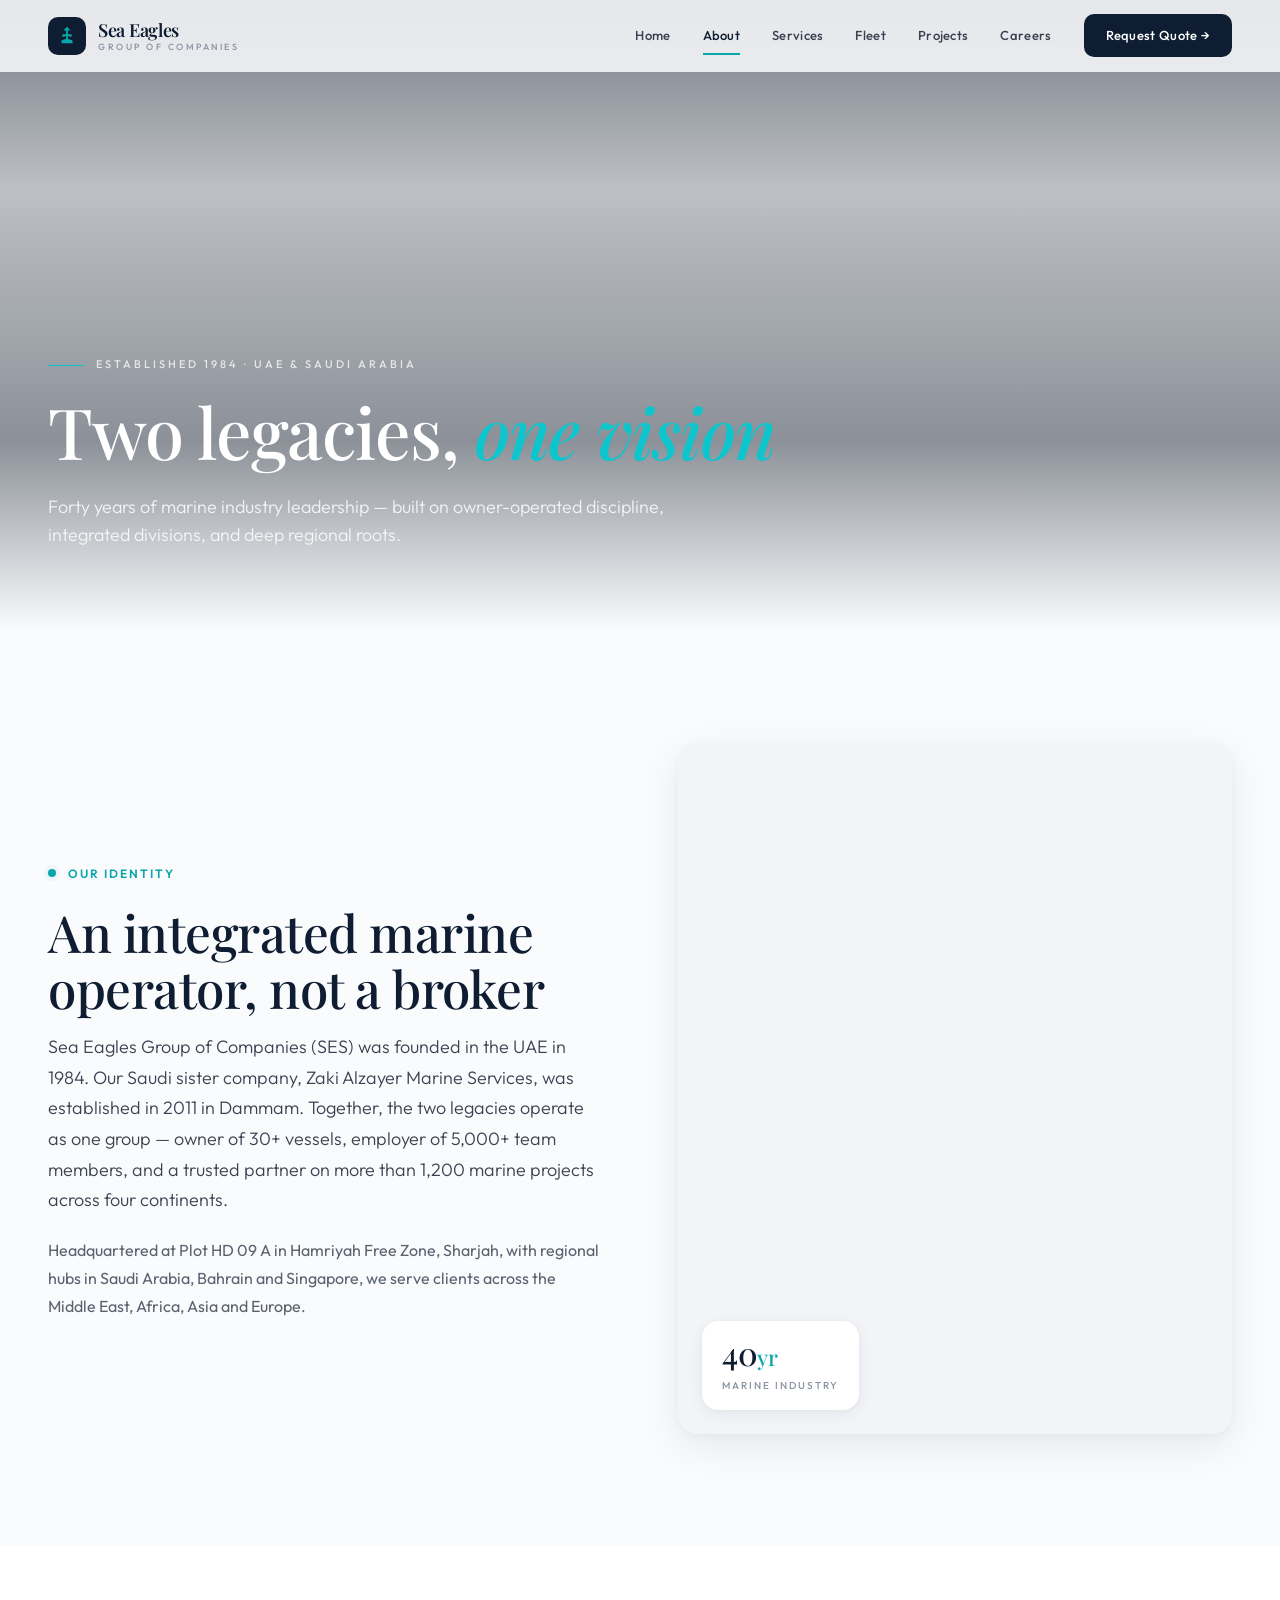
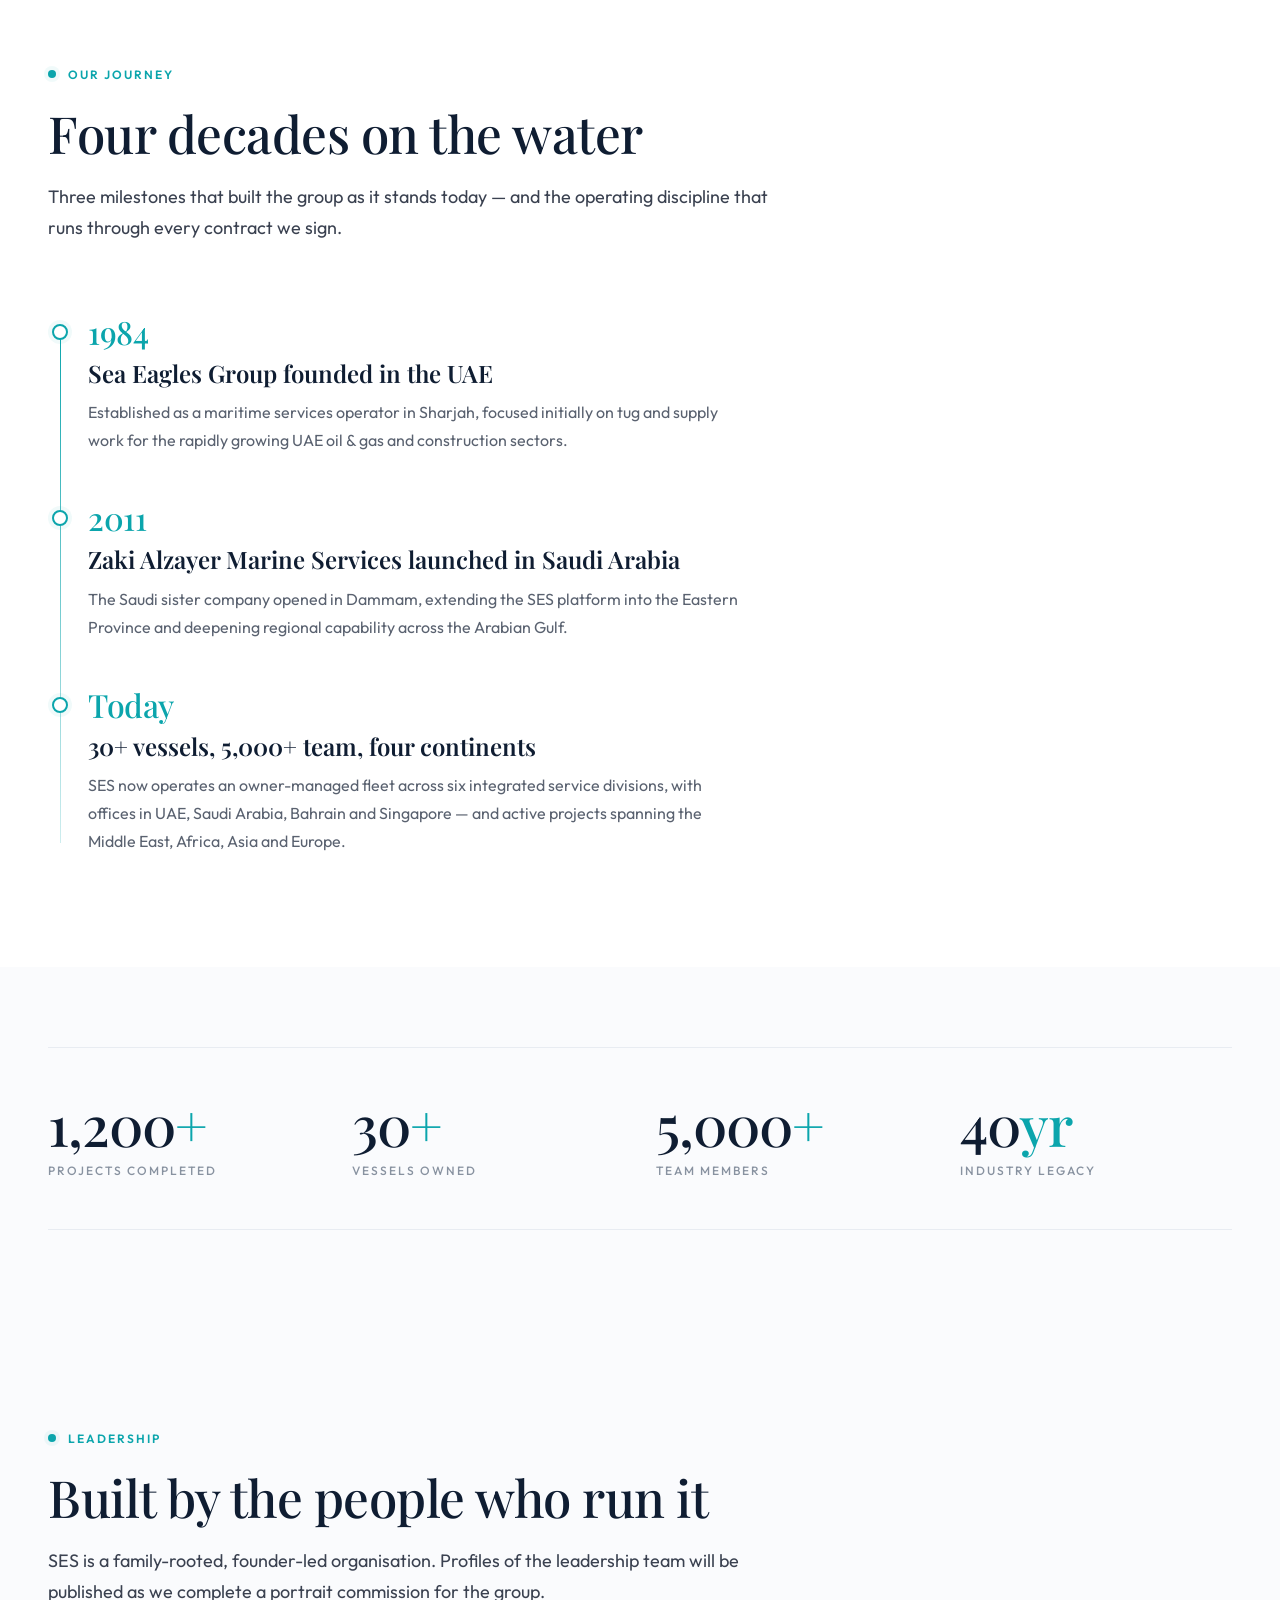
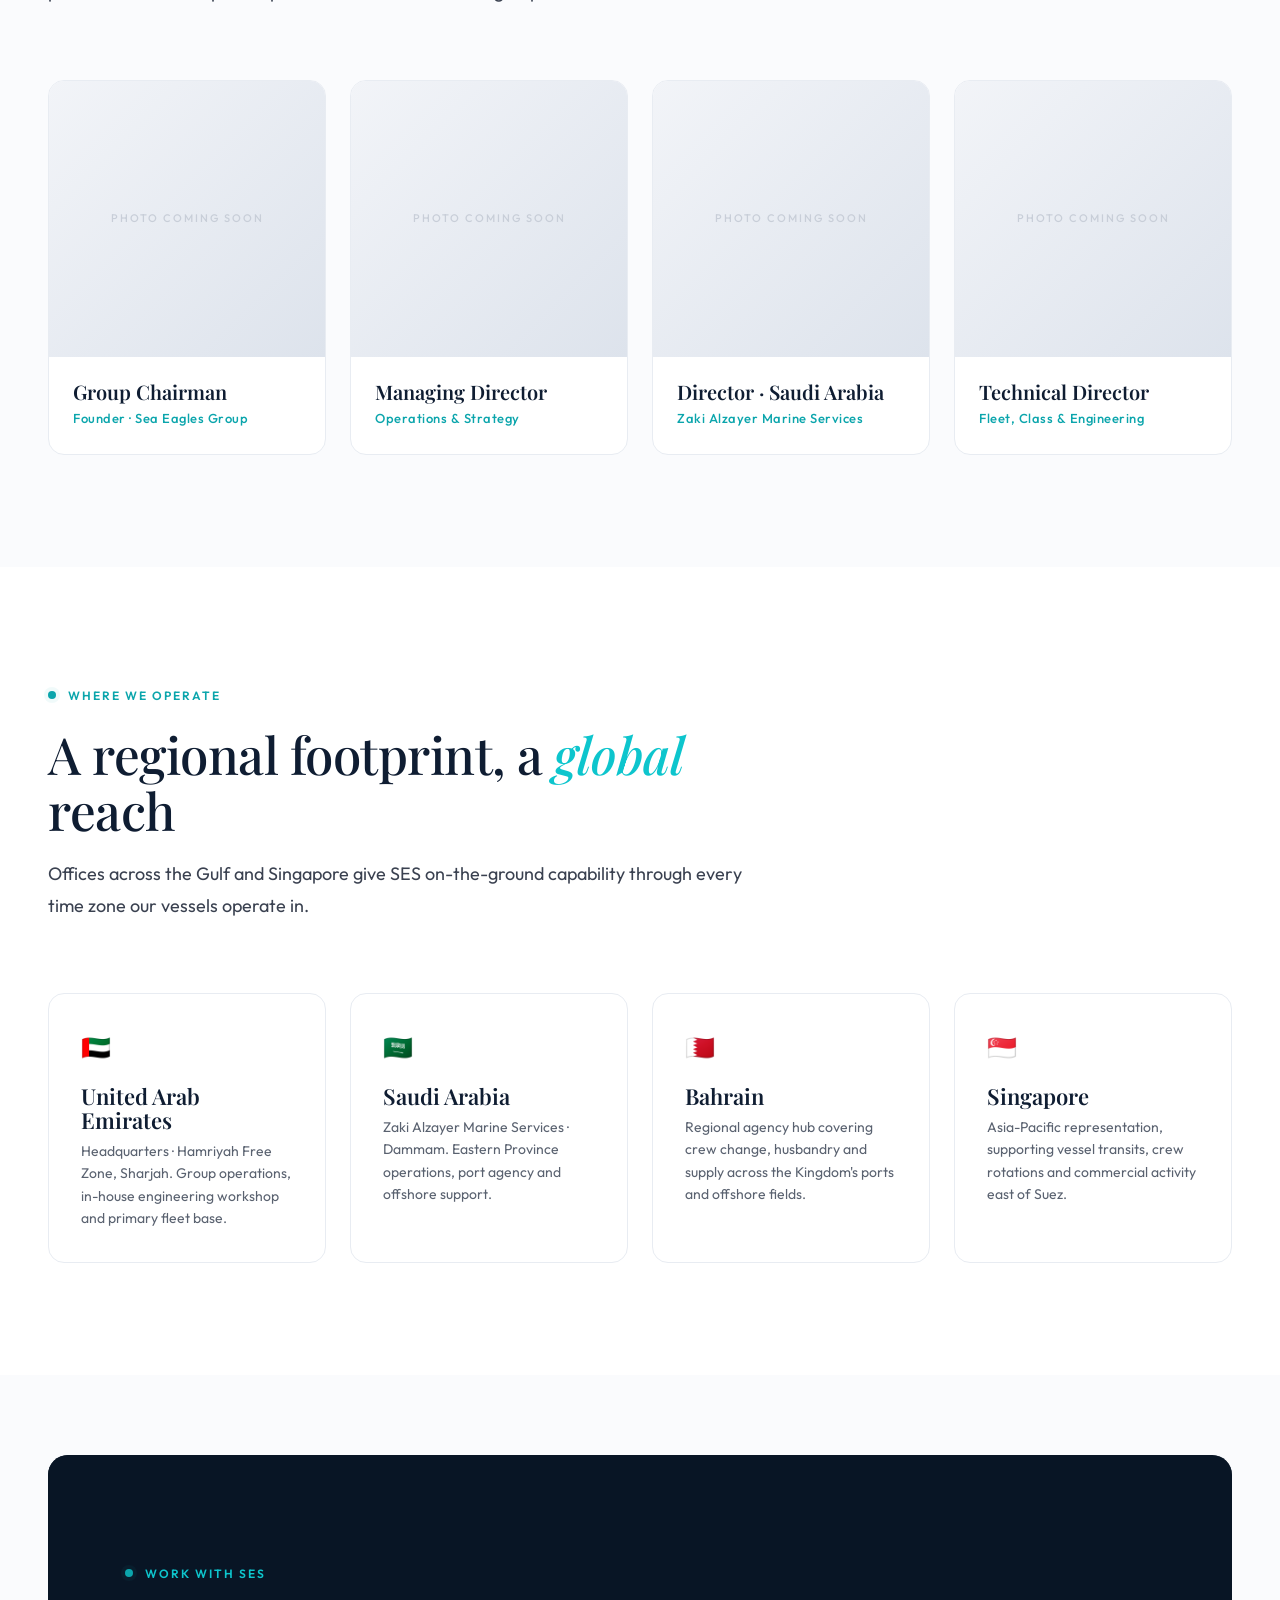
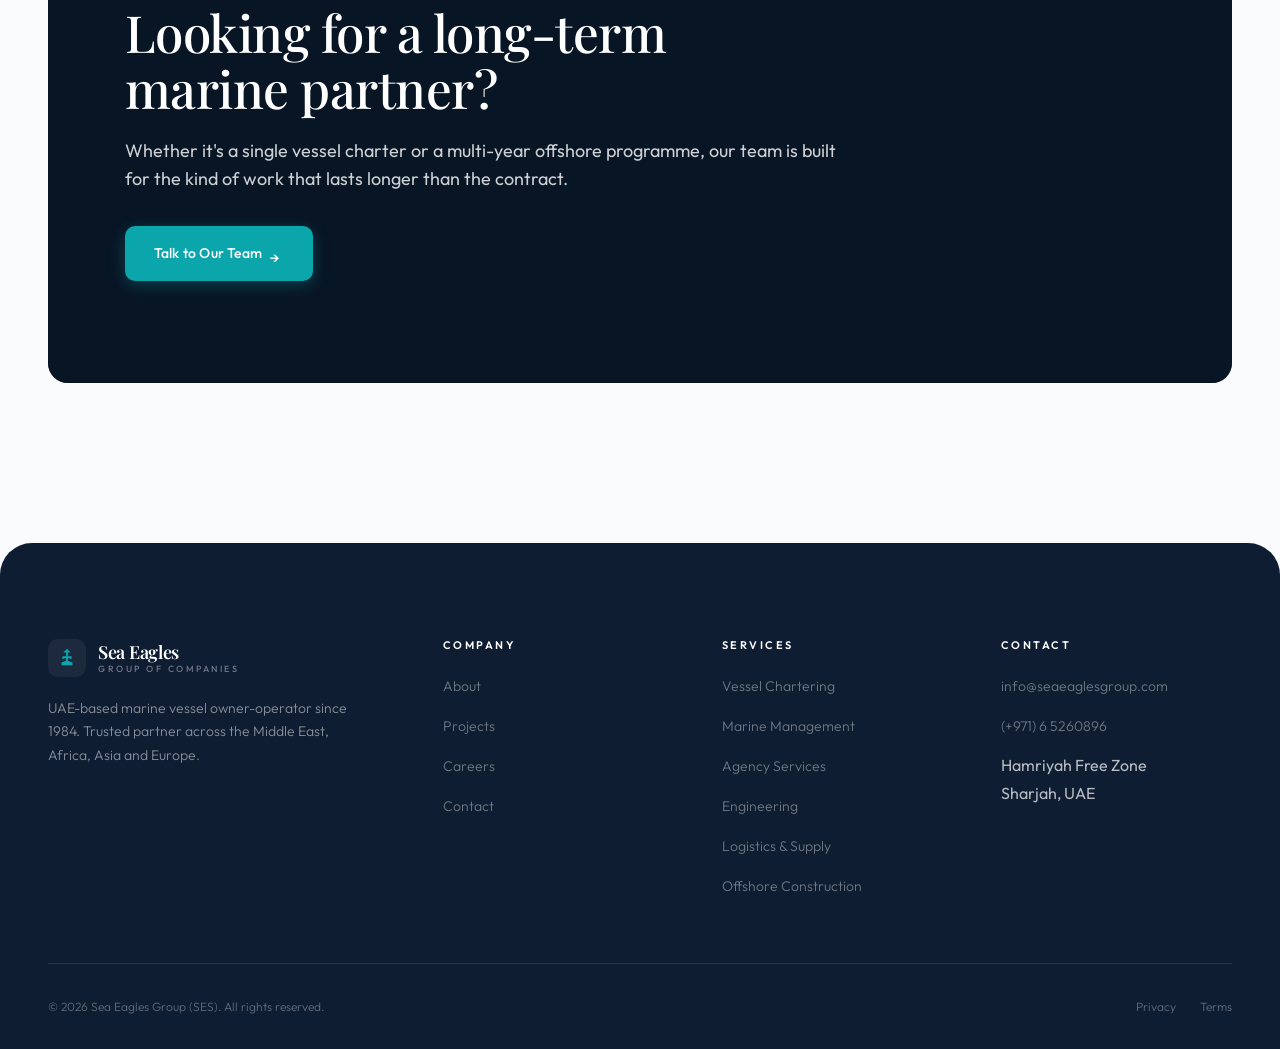
==== about.html @ ae4efefe "Initial commit: Sea Eagles Group website" ====
<!DOCTYPE html>
<html lang="en">
<head>
<meta charset="UTF-8">
<meta name="viewport" content="width=device-width, initial-scale=1.0">
<title>About — Sea Eagles Group</title>

<meta name="description" content="Founded in 1984 in the UAE and reinforced in 2011 with sister company Zaki Alzayer Marine Services in Saudi Arabia. 40 years of integrated marine operations across four continents.">
<meta name="robots" content="index, follow">
<meta name="theme-color" content="#0F1D32">

<meta property="og:title" content="About — Sea Eagles Group">
<meta property="og:description" content="Two legacies, one vision. SES (UAE, 1984) and Zaki Alzayer Marine Services (Saudi Arabia, 2011) — 40 years of marine industry experience.">
<meta property="og:url" content="https://seaeaglesgroup.com/about.html">
<meta property="og:type" content="website">
<meta property="og:image" content="https://seaeaglesgroup.com/images/DJI_0046.JPG">
<link rel="canonical" href="https://seaeaglesgroup.com/about.html">

<link rel="preconnect" href="https://fonts.googleapis.com">
<link rel="preconnect" href="https://fonts.gstatic.com" crossorigin>
<link href="https://fonts.googleapis.com/css2?family=Playfair+Display:ital,wght@0,400;0,500;0,600;0,700;1,400;1,500&family=Outfit:wght@300;400;500;600&display=swap" rel="stylesheet">

<link rel="stylesheet" href="css/tokens.css">
<link rel="stylesheet" href="css/base.css">
<link rel="stylesheet" href="css/components.css">
<link rel="stylesheet" href="css/animations.css">
</head>

<body>

<header class="nav" role="banner">
  <div class="container nav-inner">
    <a class="nav-brand" href="index.html" aria-label="Sea Eagles Group home">
      <span class="nav-logo-mark" aria-hidden="true">
        <svg viewBox="0 0 24 24" xmlns="http://www.w3.org/2000/svg"><path d="M12 2 8 6h3v4H7v3l4-1v3l-5 2v3h12v-3l-5-2v-3l4 1V10h-4V6h3z"/></svg>
      </span>
      <span class="nav-wordmark">Sea Eagles
        <span class="nav-wordmark-sub">Group of Companies</span>
      </span>
    </a>
    <button class="nav-burger" aria-label="Toggle menu" aria-expanded="false" aria-controls="primary-nav">
      <span></span><span></span><span></span>
    </button>
    <nav class="nav-links" id="primary-nav" aria-label="Primary">
      <a class="nav-link" href="index.html">Home</a>
      <a class="nav-link" href="about.html">About</a>
      <a class="nav-link" href="services.html">Services</a>
      <a class="nav-link" href="fleet.html">Fleet</a>
      <a class="nav-link" href="projects.html">Projects</a>
      <a class="nav-link" href="careers.html">Careers</a>
      <a class="nav-cta" href="contact.html">Request Quote →</a>
    </nav>
  </div>
</header>

<main>

<section class="hero hero-compact">
  <div class="hero-bg" style="background-image: url('images/DJI_0046.JPG');"></div>
  <div class="container hero-inner">
    <div>
      <span class="hero-eyebrow">Established 1984 · UAE &amp; Saudi Arabia</span>
      <h1 class="h-display">Two legacies, <span class="italic-accent">one vision</span></h1>
      <p class="hero-sub">Forty years of marine industry leadership — built on owner-operated discipline, integrated divisions, and deep regional roots.</p>
    </div>
  </div>
</section>

<!-- ============ Identity ============ -->
<section class="section">
  <div class="container">
    <div class="two-col">
      <div class="reveal">
        <span class="section-label">Our identity</span>
        <h2 class="h-section">An integrated marine operator, not a broker</h2>
        <p class="lead" style="margin-top: var(--space-4);">Sea Eagles Group of Companies (SES) was founded in the UAE in 1984. Our Saudi sister company, Zaki Alzayer Marine Services, was established in 2011 in Dammam. Together, the two legacies operate as one group — owner of 30+ vessels, employer of 5,000+ team members, and a trusted partner on more than 1,200 marine projects across four continents.</p>
        <p style="margin-top: var(--space-5);">Headquartered at Plot HD 09 A in Hamriyah Free Zone, Sharjah, with regional hubs in Saudi Arabia, Bahrain and Singapore, we serve clients across the Middle East, Africa, Asia and Europe.</p>
      </div>
      <div class="two-col-media reveal" style="background-image: url('images/DJI_0020.JPG');">
        <div class="media-badge">
          <div class="media-badge-num">40<span style="color: var(--color-teal); font-size: 22px;">yr</span></div>
          <span class="media-badge-label">Marine Industry</span>
        </div>
      </div>
    </div>
  </div>
</section>

<!-- ============ Timeline ============ -->
<section class="section" style="background-color: var(--color-white);">
  <div class="container">
    <div class="section-head reveal">
      <span class="section-label">Our journey</span>
      <h2 class="h-section">Four decades on the water</h2>
      <p>Three milestones that built the group as it stands today — and the operating discipline that runs through every contract we sign.</p>
    </div>

    <div class="timeline reveal-stagger">
      <div class="timeline-item">
        <div class="timeline-year">1984</div>
        <h3>Sea Eagles Group founded in the UAE</h3>
        <p>Established as a maritime services operator in Sharjah, focused initially on tug and supply work for the rapidly growing UAE oil &amp; gas and construction sectors.</p>
      </div>
      <div class="timeline-item">
        <div class="timeline-year">2011</div>
        <h3>Zaki Alzayer Marine Services launched in Saudi Arabia</h3>
        <p>The Saudi sister company opened in Dammam, extending the SES platform into the Eastern Province and deepening regional capability across the Arabian Gulf.</p>
      </div>
      <div class="timeline-item">
        <div class="timeline-year">Today</div>
        <h3>30+ vessels, 5,000+ team, four continents</h3>
        <p>SES now operates an owner-managed fleet across six integrated service divisions, with offices in UAE, Saudi Arabia, Bahrain and Singapore — and active projects spanning the Middle East, Africa, Asia and Europe.</p>
      </div>
    </div>
  </div>
</section>

<!-- ============ Stats row ============ -->
<section class="section-tight">
  <div class="container">
    <div class="stats-row reveal-stagger">
      <div class="stat-item">
        <div class="stat-num">1,200<span>+</span></div>
        <span class="stat-label">Projects Completed</span>
      </div>
      <div class="stat-item">
        <div class="stat-num">30<span>+</span></div>
        <span class="stat-label">Vessels Owned</span>
      </div>
      <div class="stat-item">
        <div class="stat-num">5,000<span>+</span></div>
        <span class="stat-label">Team Members</span>
      </div>
      <div class="stat-item">
        <div class="stat-num">40<span>yr</span></div>
        <span class="stat-label">Industry Legacy</span>
      </div>
    </div>
  </div>
</section>

<!-- ============ Leadership ============ -->
<section class="section">
  <div class="container">
    <div class="section-head reveal">
      <span class="section-label">Leadership</span>
      <h2 class="h-section">Built by the people who run it</h2>
      <p>SES is a family-rooted, founder-led organisation. Profiles of the leadership team will be published as we complete a portrait commission for the group.</p>
    </div>
    <div class="leader-grid reveal-stagger">
      <div class="leader-card">
        <div class="leader-card-photo">Photo Coming Soon</div>
        <div class="leader-card-body">
          <h3>Group Chairman</h3>
          <p class="role">Founder · Sea Eagles Group</p>
        </div>
      </div>
      <div class="leader-card">
        <div class="leader-card-photo">Photo Coming Soon</div>
        <div class="leader-card-body">
          <h3>Managing Director</h3>
          <p class="role">Operations &amp; Strategy</p>
        </div>
      </div>
      <div class="leader-card">
        <div class="leader-card-photo">Photo Coming Soon</div>
        <div class="leader-card-body">
          <h3>Director · Saudi Arabia</h3>
          <p class="role">Zaki Alzayer Marine Services</p>
        </div>
      </div>
      <div class="leader-card">
        <div class="leader-card-photo">Photo Coming Soon</div>
        <div class="leader-card-body">
          <h3>Technical Director</h3>
          <p class="role">Fleet, Class &amp; Engineering</p>
        </div>
      </div>
    </div>
  </div>
</section>

<!-- ============ Locations ============ -->
<section class="section" style="background-color: var(--color-white);">
  <div class="container">
    <div class="section-head reveal">
      <span class="section-label">Where we operate</span>
      <h2 class="h-section">A regional footprint, a <span class="italic-accent">global</span> reach</h2>
      <p>Offices across the Gulf and Singapore give SES on-the-ground capability through every time zone our vessels operate in.</p>
    </div>
    <div class="location-grid reveal-stagger">
      <div class="location-card">
        <span class="flag" aria-hidden="true">🇦🇪</span>
        <h3>United Arab Emirates</h3>
        <p>Headquarters · Hamriyah Free Zone, Sharjah. Group operations, in-house engineering workshop and primary fleet base.</p>
      </div>
      <div class="location-card">
        <span class="flag" aria-hidden="true">🇸🇦</span>
        <h3>Saudi Arabia</h3>
        <p>Zaki Alzayer Marine Services · Dammam. Eastern Province operations, port agency and offshore support.</p>
      </div>
      <div class="location-card">
        <span class="flag" aria-hidden="true">🇧🇭</span>
        <h3>Bahrain</h3>
        <p>Regional agency hub covering crew change, husbandry and supply across the Kingdom's ports and offshore fields.</p>
      </div>
      <div class="location-card">
        <span class="flag" aria-hidden="true">🇸🇬</span>
        <h3>Singapore</h3>
        <p>Asia-Pacific representation, supporting vessel transits, crew rotations and commercial activity east of Suez.</p>
      </div>
    </div>
  </div>
</section>

<!-- ============ CTA ============ -->
<section class="section-tight">
  <div class="container">
    <div class="banner reveal" style="background-image: url('images/DJI_0033.JPG');">
      <span class="section-label" style="color: var(--color-teal-light);">Work with SES</span>
      <h2 class="h-section">Looking for a long-term marine partner?</h2>
      <p class="banner-sub">Whether it's a single vessel charter or a multi-year offshore programme, our team is built for the kind of work that lasts longer than the contract.</p>
      <a class="btn btn-primary" href="contact.html">Talk to Our Team <span class="btn-icon">→</span></a>
    </div>
  </div>
</section>

</main>

<footer class="footer">
  <div class="container">
    <div class="footer-grid">
      <div>
        <div class="footer-brand-mark">
          <span class="nav-logo-mark" aria-hidden="true">
            <svg viewBox="0 0 24 24" xmlns="http://www.w3.org/2000/svg"><path d="M12 2 8 6h3v4H7v3l4-1v3l-5 2v3h12v-3l-5-2v-3l4 1V10h-4V6h3z"/></svg>
          </span>
          <span class="nav-wordmark">Sea Eagles
            <span class="nav-wordmark-sub" style="color: rgba(255,255,255,0.4);">Group of Companies</span>
          </span>
        </div>
        <p class="footer-description">UAE-based marine vessel owner-operator since 1984. Trusted partner across the Middle East, Africa, Asia and Europe.</p>
      </div>
      <div class="footer-col">
        <h4>Company</h4>
        <ul>
          <li><a href="about.html">About</a></li>
          <li><a href="projects.html">Projects</a></li>
          <li><a href="careers.html">Careers</a></li>
          <li><a href="contact.html">Contact</a></li>
        </ul>
      </div>
      <div class="footer-col">
        <h4>Services</h4>
        <ul>
          <li><a href="services.html#chartering">Vessel Chartering</a></li>
          <li><a href="services.html#management">Marine Management</a></li>
          <li><a href="services.html#agency">Agency Services</a></li>
          <li><a href="services.html#engineering">Engineering</a></li>
          <li><a href="services.html#logistics">Logistics &amp; Supply</a></li>
          <li><a href="services.html#offshore">Offshore Construction</a></li>
        </ul>
      </div>
      <div class="footer-col">
        <h4>Contact</h4>
        <ul>
          <li><a href="mailto:info@seaeaglesgroup.com">info@seaeaglesgroup.com</a></li>
          <li><a href="tel:+97165260896">(+971) 6 5260896</a></li>
          <li>Hamriyah Free Zone<br>Sharjah, UAE</li>
        </ul>
      </div>
    </div>
    <div class="footer-bottom">
      <span>© <span data-current-year>2026</span> Sea Eagles Group (SES). All rights reserved.</span>
      <span class="footer-legal">
        <a href="#">Privacy</a>
        <a href="#">Terms</a>
      </span>
    </div>
  </div>
</footer>

<script src="js/main.js" defer></script>
</body>
</html>
---- css/tokens.css ----
/* ============================================================
   Sea Eagles Group — Design Tokens
   All colors, spacing, shadows, and radii live here.
   Component CSS must reference these — never hardcode hex values.
   ============================================================ */

:root {
  /* Backgrounds */
  --color-ivory:     #FAFBFD;
  --color-pearl:     #F2F4F8;
  --color-white:     #FFFFFF;

  /* Borders & Dividers */
  --color-mist:      #E8ECF2;
  --color-silver:    #C8CED8;

  /* Text */
  --color-slate:     #8892A0;
  --color-graphite:  #5A6270;
  --color-charcoal:  #3A4150;
  --color-navy:      #0F1D32;
  --color-deep-navy: #081525;

  /* Brand Accent */
  --color-teal:        #0BA5AC;
  --color-teal-light:  #0DC5CD;
  --color-teal-wash:   rgba(11, 165, 172, 0.06);
  --color-teal-wash-strong: rgba(11, 165, 172, 0.10);
  --color-teal-border: rgba(11, 165, 172, 0.20);

  /* Shadows */
  --shadow-sm:    0 1px 3px rgba(15, 29, 50, 0.04), 0 1px 2px rgba(15, 29, 50, 0.02);
  --shadow-md:    0 4px 16px rgba(15, 29, 50, 0.06), 0 1px 4px rgba(15, 29, 50, 0.04);
  --shadow-lg:    0 12px 40px rgba(15, 29, 50, 0.08), 0 4px 12px rgba(15, 29, 50, 0.04);
  --shadow-hover: 0 16px 48px rgba(15, 29, 50, 0.10), 0 6px 16px rgba(15, 29, 50, 0.05);
  --shadow-teal:  0 4px 16px rgba(11, 165, 172, 0.30);

  /* Spacing scale */
  --space-1:  4px;
  --space-2:  8px;
  --space-3:  12px;
  --space-4:  16px;
  --space-5:  20px;
  --space-6:  24px;
  --space-8:  32px;
  --space-10: 40px;
  --space-12: 48px;
  --space-16: 64px;
  --space-20: 80px;
  --space-28: 112px;

  /* Radii */
  --radius-sm:   4px;
  --radius-md:   10px;
  --radius-lg:   16px;
  --radius-xl:   20px;
  --radius-pill: 32px;

  /* Typography stacks */
  --font-display: 'Playfair Display', Georgia, 'Times New Roman', serif;
  --font-body:    'Outfit', -apple-system, BlinkMacSystemFont, 'Segoe UI', sans-serif;

  /* Layout */
  --nav-height:   72px;
  --container-max: 1280px;
  --container-pad: clamp(20px, 5vw, 48px);

  /* Easing */
  --ease-out-soft: cubic-bezier(0.16, 1, 0.3, 1);
  --ease-out:      cubic-bezier(0.25, 0.46, 0.45, 0.94);
}
---- css/base.css ----
/* ============================================================
   Base — reset, typography scale, shared layout utilities
   ============================================================ */

*,
*::before,
*::after {
  box-sizing: border-box;
  margin: 0;
  padding: 0;
}

html {
  scroll-behavior: smooth;
  -webkit-text-size-adjust: 100%;
}

body {
  font-family: var(--font-body);
  font-weight: 400;
  font-size: 16px;
  line-height: 1.75;
  color: var(--color-graphite);
  background-color: var(--color-ivory);
  -webkit-font-smoothing: antialiased;
  -moz-osx-font-smoothing: grayscale;
  overflow-x: hidden;
}

img,
picture,
video,
svg {
  display: block;
  max-width: 100%;
  height: auto;
}

button,
input,
textarea,
select {
  font: inherit;
  color: inherit;
}

button {
  background: none;
  border: 0;
  cursor: pointer;
}

ul,
ol {
  list-style: none;
}

a {
  color: inherit;
  text-decoration: none;
}

/* ---------- Typography ---------- */

h1, h2, h3, h4, h5, h6 {
  font-family: var(--font-display);
  font-weight: 500;
  color: var(--color-navy);
  line-height: 1.1;
}

.h-display,
h1.h-display {
  font-size: clamp(48px, 6.5vw, 88px);
  font-weight: 500;
  letter-spacing: -1px;
  line-height: 1.05;
}

.h-section,
h2.h-section {
  font-size: clamp(36px, 4vw, 56px);
  font-weight: 500;
  letter-spacing: -0.5px;
  line-height: 1.1;
}

.h-card,
h3.h-card {
  font-size: clamp(22px, 1.8vw, 26px);
  font-weight: 600;
  line-height: 1.25;
}

.italic-accent {
  font-style: italic;
  color: var(--color-teal-light);
  font-weight: 500;
}

p {
  font-size: 16px;
  line-height: 1.75;
  color: var(--color-graphite);
}

.lead {
  font-size: 18px;
  line-height: 1.7;
  color: var(--color-charcoal);
  font-weight: 300;
}

.eyebrow {
  font-size: 11px;
  font-weight: 500;
  letter-spacing: 2px;
  text-transform: uppercase;
  color: var(--color-slate);
}

/* ---------- Layout utilities ---------- */

.container {
  width: 100%;
  max-width: var(--container-max);
  margin-inline: auto;
  padding-inline: var(--container-pad);
}

.section {
  padding-block: clamp(64px, 9vw, 112px);
}

.section-tight {
  padding-block: clamp(48px, 7vw, 80px);
}

.grid {
  display: grid;
  gap: var(--space-6);
}

.flex {
  display: flex;
  gap: var(--space-4);
}

.flex-between {
  display: flex;
  justify-content: space-between;
  align-items: center;
  gap: var(--space-4);
}

/* Section label: teal dot + uppercase tag */
.section-label {
  display: inline-flex;
  align-items: center;
  gap: var(--space-3);
  font-family: var(--font-body);
  font-size: 12px;
  font-weight: 600;
  letter-spacing: 2px;
  text-transform: uppercase;
  color: var(--color-teal);
  margin-bottom: var(--space-5);
}

.section-label::before {
  content: '';
  width: 8px;
  height: 8px;
  border-radius: 50%;
  background-color: var(--color-teal);
  box-shadow: 0 0 0 4px var(--color-teal-wash);
}

/* Section heading group spacing */
.section-head {
  max-width: 720px;
  margin-bottom: clamp(48px, 6vw, 72px);
}

.section-head p {
  margin-top: var(--space-5);
  font-size: 18px;
  color: var(--color-charcoal);
}

/* Visibility helpers */
.visually-hidden {
  position: absolute;
  width: 1px;
  height: 1px;
  padding: 0;
  margin: -1px;
  overflow: hidden;
  clip: rect(0, 0, 0, 0);
  white-space: nowrap;
  border: 0;
}

/* Focus state — accessibility */
:focus-visible {
  outline: 2px solid var(--color-teal);
  outline-offset: 3px;
  border-radius: var(--radius-sm);
}

/* Selection */
::selection {
  background-color: var(--color-teal);
  color: var(--color-white);
}
---- css/components.css ----
/* ============================================================
   Components — nav, buttons, cards, forms, footer
   ============================================================ */

/* ============================================================
   Navigation
   ============================================================ */

.nav {
  position: fixed;
  top: 0;
  left: 0;
  right: 0;
  z-index: 100;
  height: var(--nav-height);
  background-color: rgba(250, 251, 253, 0.85);
  backdrop-filter: blur(20px);
  -webkit-backdrop-filter: blur(20px);
  border-bottom: 1px solid var(--color-mist);
  transition: background-color 0.35s var(--ease-out),
              box-shadow 0.35s var(--ease-out),
              border-color 0.35s var(--ease-out);
}

.nav.is-scrolled {
  background-color: rgba(250, 251, 253, 0.98);
  box-shadow: var(--shadow-sm);
  border-bottom-color: var(--color-mist);
}

.nav-inner {
  height: 100%;
  display: flex;
  align-items: center;
  justify-content: space-between;
  gap: var(--space-8);
}

.nav-brand {
  display: flex;
  align-items: center;
  gap: var(--space-3);
  flex-shrink: 0;
}

.nav-logo-mark {
  width: 38px;
  height: 38px;
  border-radius: var(--radius-md);
  background-color: var(--color-navy);
  display: grid;
  place-items: center;
  color: var(--color-teal);
  font-size: 18px;
  line-height: 1;
  transition: background-color 0.3s var(--ease-out), transform 0.3s var(--ease-out);
}

.nav-logo-mark svg {
  width: 22px;
  height: 22px;
  fill: var(--color-teal);
}

.nav-brand:hover .nav-logo-mark {
  background-color: var(--color-deep-navy);
  transform: rotate(-3deg);
}

.nav-wordmark {
  font-family: var(--font-display);
  font-size: 18px;
  font-weight: 600;
  color: var(--color-navy);
  letter-spacing: -0.3px;
  line-height: 1;
}

.nav-wordmark-sub {
  display: block;
  font-family: var(--font-body);
  font-size: 9px;
  font-weight: 500;
  letter-spacing: 2.5px;
  text-transform: uppercase;
  color: var(--color-slate);
  margin-top: 3px;
}

.nav-links {
  display: flex;
  align-items: center;
  gap: var(--space-8);
}

.nav-link {
  position: relative;
  font-family: var(--font-body);
  font-size: 13px;
  font-weight: 500;
  letter-spacing: 0.3px;
  color: var(--color-charcoal);
  padding: var(--space-2) 0;
  transition: color 0.25s var(--ease-out);
}

.nav-link::after {
  content: '';
  position: absolute;
  left: 0;
  bottom: 0;
  width: 0;
  height: 1.5px;
  background-color: var(--color-teal);
  transition: width 0.3s var(--ease-out);
}

.nav-link:hover {
  color: var(--color-navy);
}

.nav-link:hover::after,
.nav-link.is-active::after {
  width: 100%;
}

.nav-link.is-active {
  color: var(--color-navy);
}

.nav-cta {
  display: inline-flex;
  align-items: center;
  gap: var(--space-2);
  padding: 10px 22px;
  background-color: var(--color-navy);
  color: var(--color-white);
  font-family: var(--font-body);
  font-size: 13px;
  font-weight: 500;
  letter-spacing: 0.3px;
  border-radius: var(--radius-md);
  transition: background-color 0.3s var(--ease-out), transform 0.3s var(--ease-out);
}

.nav-cta:hover {
  background-color: var(--color-deep-navy);
  transform: translateY(-1px);
}

/* Mobile menu */
.nav-burger {
  display: none;
  width: 36px;
  height: 36px;
  position: relative;
  align-items: center;
  justify-content: center;
  cursor: pointer;
}

.nav-burger span {
  position: absolute;
  width: 22px;
  height: 1.5px;
  background-color: var(--color-navy);
  transition: transform 0.3s var(--ease-out), opacity 0.3s var(--ease-out), top 0.3s var(--ease-out);
}

.nav-burger span:nth-child(1) { top: 12px; }
.nav-burger span:nth-child(2) { top: 17px; }
.nav-burger span:nth-child(3) { top: 22px; }

.nav-burger.is-open span:nth-child(1) {
  top: 17px;
  transform: rotate(45deg);
}
.nav-burger.is-open span:nth-child(2) {
  opacity: 0;
}
.nav-burger.is-open span:nth-child(3) {
  top: 17px;
  transform: rotate(-45deg);
}

@media (max-width: 920px) {
  .nav-links {
    position: fixed;
    top: var(--nav-height);
    left: 0;
    right: 0;
    flex-direction: column;
    gap: 0;
    background-color: rgba(250, 251, 253, 0.98);
    backdrop-filter: blur(24px);
    -webkit-backdrop-filter: blur(24px);
    padding: var(--space-4) var(--container-pad) var(--space-8);
    transform: translateY(-100%);
    opacity: 0;
    pointer-events: none;
    border-bottom: 1px solid var(--color-mist);
    transition: transform 0.4s var(--ease-out-soft), opacity 0.3s var(--ease-out);
    max-height: calc(100vh - var(--nav-height));
    overflow-y: auto;
  }
  .nav-links.is-open {
    transform: translateY(0);
    opacity: 1;
    pointer-events: auto;
  }
  .nav-link {
    width: 100%;
    padding: var(--space-4) 0;
    border-bottom: 1px solid var(--color-mist);
    font-size: 16px;
  }
  .nav-link::after { display: none; }
  .nav-cta {
    margin-top: var(--space-4);
    align-self: flex-start;
  }
  .nav-burger { display: inline-flex; }
}

/* ============================================================
   Buttons
   ============================================================ */

.btn {
  display: inline-flex;
  align-items: center;
  justify-content: center;
  gap: var(--space-2);
  font-family: var(--font-body);
  font-size: 14px;
  font-weight: 500;
  letter-spacing: 0.2px;
  padding: 14px 28px;
  border-radius: var(--radius-md);
  border: 1.5px solid transparent;
  cursor: pointer;
  transition: background-color 0.3s var(--ease-out),
              color 0.3s var(--ease-out),
              border-color 0.3s var(--ease-out),
              transform 0.3s var(--ease-out),
              box-shadow 0.3s var(--ease-out);
  white-space: nowrap;
}

.btn-icon {
  width: 14px;
  height: 14px;
  transition: transform 0.3s var(--ease-out);
}

.btn:hover .btn-icon {
  transform: translateX(3px);
}

.btn-primary {
  background-color: var(--color-teal);
  color: var(--color-white);
  box-shadow: var(--shadow-teal);
}

.btn-primary:hover {
  background-color: var(--color-teal-light);
  transform: translateY(-2px);
  box-shadow: 0 8px 24px rgba(11, 165, 172, 0.4);
}

.btn-dark {
  background-color: var(--color-navy);
  color: var(--color-white);
}

.btn-dark:hover {
  background-color: var(--color-deep-navy);
  transform: translateY(-2px);
  box-shadow: var(--shadow-md);
}

.btn-outline {
  background-color: transparent;
  color: var(--color-teal);
  border-color: var(--color-teal-border);
}

.btn-outline:hover {
  background-color: var(--color-teal-wash);
  border-color: var(--color-teal);
  transform: translateY(-2px);
}

.btn-ghost {
  background-color: transparent;
  color: var(--color-white);
  border-color: rgba(255, 255, 255, 0.3);
}

.btn-ghost:hover {
  background-color: rgba(255, 255, 255, 0.1);
  border-color: rgba(255, 255, 255, 0.6);
}

.btn-sm {
  font-size: 13px;
  padding: 10px 20px;
}

/* Text link with animated arrow */
.link-arrow {
  display: inline-flex;
  align-items: center;
  gap: var(--space-2);
  font-family: var(--font-body);
  font-size: 13px;
  font-weight: 500;
  letter-spacing: 0.3px;
  text-transform: uppercase;
  color: var(--color-teal);
  padding-block: var(--space-2);
  transition: color 0.25s var(--ease-out), gap 0.25s var(--ease-out);
}

.link-arrow:hover {
  color: var(--color-teal-light);
  gap: var(--space-3);
}

.link-arrow::after {
  content: '→';
  font-size: 16px;
  transition: transform 0.3s var(--ease-out);
}

.link-arrow:hover::after {
  transform: translateX(2px);
}

/* ============================================================
   Hero
   ============================================================ */

.hero {
  position: relative;
  min-height: 100vh;
  display: flex;
  align-items: flex-end;
  padding: calc(var(--nav-height) + var(--space-12)) 0 var(--space-20);
  overflow: hidden;
}

.hero-bg {
  position: absolute;
  inset: 0;
  background-position: center;
  background-size: cover;
  background-repeat: no-repeat;
  z-index: 0;
}

.hero-bg::after {
  content: '';
  position: absolute;
  inset: 0;
  background: linear-gradient(
    180deg,
    rgba(6, 16, 31, 0.55) 0%,
    rgba(6, 16, 31, 0.25) 30%,
    rgba(6, 16, 31, 0.45) 70%,
    var(--color-ivory) 100%
  );
}

.hero-inner {
  position: relative;
  z-index: 1;
  width: 100%;
  display: grid;
  gap: var(--space-12);
}

.hero-eyebrow {
  display: inline-flex;
  align-items: center;
  gap: var(--space-3);
  font-family: var(--font-body);
  font-size: 11px;
  font-weight: 500;
  letter-spacing: 3px;
  text-transform: uppercase;
  color: rgba(255, 255, 255, 0.75);
  margin-bottom: var(--space-5);
}

.hero-eyebrow::before {
  content: '';
  width: 36px;
  height: 1px;
  background-color: var(--color-teal-light);
}

.hero h1 {
  color: var(--color-white);
  max-width: 18ch;
}

.hero-sub {
  color: rgba(255, 255, 255, 0.85);
  font-size: clamp(16px, 1.4vw, 20px);
  line-height: 1.6;
  max-width: 55ch;
  margin-top: var(--space-6);
  font-weight: 300;
}

.hero-actions {
  display: flex;
  flex-wrap: wrap;
  gap: var(--space-4);
  margin-top: var(--space-8);
}

.hero-stats {
  position: absolute;
  right: var(--container-pad);
  bottom: var(--space-20);
  display: grid;
  grid-template-columns: repeat(2, minmax(0, 1fr));
  gap: var(--space-3);
  z-index: 1;
  max-width: 460px;
}

.hero-stat {
  background-color: rgba(255, 255, 255, 0.96);
  backdrop-filter: blur(20px);
  -webkit-backdrop-filter: blur(20px);
  border-radius: var(--radius-lg);
  padding: var(--space-5) var(--space-6);
  box-shadow: var(--shadow-md);
  border: 1px solid rgba(255, 255, 255, 0.6);
}

.hero-stat-num {
  font-family: var(--font-display);
  font-size: 36px;
  font-weight: 500;
  color: var(--color-navy);
  line-height: 1;
  letter-spacing: -0.5px;
}

.hero-stat-num span {
  color: var(--color-teal);
}

.hero-stat-label {
  display: block;
  font-family: var(--font-body);
  font-size: 11px;
  font-weight: 500;
  letter-spacing: 1.5px;
  text-transform: uppercase;
  color: var(--color-slate);
  margin-top: var(--space-2);
}

@media (max-width: 980px) {
  .hero-stats {
    position: relative;
    right: auto;
    bottom: auto;
    margin-top: var(--space-10);
    max-width: 100%;
  }
}

@media (max-width: 540px) {
  .hero-stats {
    grid-template-columns: 1fr;
  }
}

/* Compact hero variant for inner pages */
.hero-compact {
  min-height: 70vh;
}

.hero-compact h1 {
  font-size: clamp(40px, 5.5vw, 72px);
}

/* ============================================================
   Cards
   ============================================================ */

.card {
  background-color: var(--color-white);
  border: 1px solid var(--color-mist);
  border-radius: var(--radius-lg);
  padding: var(--space-8);
  box-shadow: var(--shadow-sm);
  transition: transform 0.4s var(--ease-out-soft),
              box-shadow 0.4s var(--ease-out-soft),
              border-color 0.4s var(--ease-out-soft);
  position: relative;
}

.card:hover {
  transform: translateY(-6px);
  box-shadow: var(--shadow-hover);
  border-color: var(--color-teal-border);
}

/* Service card */
.service-card {
  display: flex;
  flex-direction: column;
  gap: var(--space-5);
  height: 100%;
}

.service-card-num {
  font-family: var(--font-body);
  font-size: 11px;
  font-weight: 500;
  letter-spacing: 2.5px;
  color: var(--color-slate);
}

.service-card-icon {
  width: 48px;
  height: 48px;
  display: grid;
  place-items: center;
  background-color: var(--color-teal-wash);
  color: var(--color-teal);
  border-radius: var(--radius-md);
  margin-bottom: var(--space-2);
  transition: background-color 0.3s var(--ease-out), color 0.3s var(--ease-out);
}

.service-card-icon svg {
  width: 24px;
  height: 24px;
  stroke: currentColor;
  fill: none;
  stroke-width: 1.5;
}

.service-card:hover .service-card-icon {
  background-color: var(--color-teal);
  color: var(--color-white);
}

.service-card h3 {
  font-family: var(--font-display);
  font-size: 24px;
  font-weight: 600;
  color: var(--color-navy);
  line-height: 1.25;
}

.service-card p {
  font-size: 15px;
  color: var(--color-graphite);
  line-height: 1.7;
  flex: 1;
}

/* Fleet card */
.fleet-card {
  background-color: var(--color-white);
  border: 1px solid var(--color-mist);
  border-radius: var(--radius-lg);
  overflow: hidden;
  display: flex;
  flex-direction: column;
  box-shadow: var(--shadow-sm);
  transition: transform 0.4s var(--ease-out-soft),
              box-shadow 0.4s var(--ease-out-soft),
              border-color 0.4s var(--ease-out-soft);
}

.fleet-card:hover {
  transform: translateY(-6px);
  box-shadow: var(--shadow-hover);
  border-color: var(--color-teal-border);
}

.fleet-card-media {
  position: relative;
  aspect-ratio: 16 / 10;
  background-color: var(--color-pearl);
  background-size: cover;
  background-position: center;
  overflow: hidden;
}

.fleet-card-media::after {
  content: '';
  position: absolute;
  inset: 0;
  background: linear-gradient(180deg, rgba(15, 29, 50, 0) 60%, rgba(15, 29, 50, 0.3) 100%);
}

.fleet-card-type {
  position: absolute;
  top: var(--space-4);
  left: var(--space-4);
  z-index: 2;
  background-color: rgba(255, 255, 255, 0.95);
  color: var(--color-navy);
  font-family: var(--font-body);
  font-size: 10px;
  font-weight: 600;
  letter-spacing: 2px;
  text-transform: uppercase;
  padding: 6px 12px;
  border-radius: var(--radius-pill);
}

.fleet-card-body {
  padding: var(--space-6) var(--space-6) var(--space-8);
  display: flex;
  flex-direction: column;
  gap: var(--space-4);
  flex: 1;
}

.fleet-card h3 {
  font-family: var(--font-display);
  font-size: 24px;
  font-weight: 600;
  color: var(--color-navy);
  letter-spacing: -0.3px;
}

.fleet-specs {
  display: grid;
  grid-template-columns: repeat(2, 1fr);
  gap: var(--space-3) var(--space-4);
  padding-block: var(--space-4);
  border-top: 1px solid var(--color-mist);
  border-bottom: 1px solid var(--color-mist);
  margin-top: auto;
}

.fleet-spec {
  display: flex;
  flex-direction: column;
}

.fleet-spec-label {
  font-family: var(--font-body);
  font-size: 10px;
  font-weight: 500;
  letter-spacing: 1.5px;
  text-transform: uppercase;
  color: var(--color-slate);
}

.fleet-spec-value {
  font-family: var(--font-display);
  font-size: 18px;
  font-weight: 600;
  color: var(--color-navy);
  line-height: 1.2;
  margin-top: 2px;
}

.fleet-spec-value small {
  font-family: var(--font-body);
  font-size: 11px;
  font-weight: 400;
  color: var(--color-graphite);
  letter-spacing: 0.5px;
}

.fleet-card-footer {
  padding-top: var(--space-2);
}

/* Vessel silhouette placeholder when no image */
.vessel-silhouette {
  width: 100%;
  height: 100%;
  display: grid;
  place-items: center;
  background: linear-gradient(135deg, #DDE3EC 0%, #F2F4F8 100%);
  color: var(--color-silver);
}

.vessel-silhouette svg {
  width: 60%;
  max-width: 220px;
  opacity: 0.5;
}

/* Feature pill */
.feature-pill {
  display: inline-flex;
  align-items: center;
  gap: var(--space-2);
  background-color: var(--color-teal-wash);
  border: 1px solid var(--color-teal-border);
  border-radius: var(--radius-pill);
  padding: 8px 16px 8px 12px;
  font-family: var(--font-body);
  font-size: 13px;
  font-weight: 500;
  color: var(--color-charcoal);
}

.feature-pill::before {
  content: '✓';
  display: grid;
  place-items: center;
  width: 18px;
  height: 18px;
  border-radius: 50%;
  background-color: var(--color-teal);
  color: var(--color-white);
  font-size: 10px;
  font-weight: 700;
}

/* ============================================================
   Forms
   ============================================================ */

.form {
  display: grid;
  gap: var(--space-5);
}

.form-row {
  display: grid;
  grid-template-columns: 1fr 1fr;
  gap: var(--space-4);
}

@media (max-width: 600px) {
  .form-row {
    grid-template-columns: 1fr;
  }
}

.form-field {
  display: flex;
  flex-direction: column;
  gap: var(--space-2);
}

.form-field label {
  font-family: var(--font-body);
  font-size: 13px;
  font-weight: 500;
  color: var(--color-charcoal);
  letter-spacing: 0.2px;
}

.form-input,
.form-select,
.form-textarea {
  width: 100%;
  background-color: var(--color-pearl);
  border: 1.5px solid transparent;
  border-radius: var(--radius-md);
  padding: 14px 16px;
  font-family: var(--font-body);
  font-size: 14px;
  color: var(--color-navy);
  transition: border-color 0.25s var(--ease-out),
              background-color 0.25s var(--ease-out),
              box-shadow 0.25s var(--ease-out);
}

.form-textarea {
  resize: vertical;
  min-height: 140px;
  line-height: 1.6;
}

.form-input::placeholder,
.form-textarea::placeholder {
  color: var(--color-slate);
}

.form-input:focus,
.form-select:focus,
.form-textarea:focus {
  outline: none;
  background-color: var(--color-white);
  border-color: var(--color-teal);
  box-shadow: 0 0 0 3px var(--color-teal-wash-strong);
}

.form-select {
  cursor: pointer;
  appearance: none;
  background-image: url("data:image/svg+xml,%3Csvg xmlns='http://www.w3.org/2000/svg' width='12' height='8' viewBox='0 0 12 8' fill='none' stroke='%235A6270' stroke-width='1.5'%3E%3Cpath d='M1 1.5l5 5 5-5'/%3E%3C/svg%3E");
  background-repeat: no-repeat;
  background-position: right 18px center;
  padding-right: 44px;
}

/* ============================================================
   Footer
   ============================================================ */

.footer {
  background-color: var(--color-navy);
  color: rgba(255, 255, 255, 0.7);
  border-top-left-radius: var(--radius-pill);
  border-top-right-radius: var(--radius-pill);
  padding: clamp(64px, 8vw, 96px) 0 var(--space-8);
  margin-top: var(--space-20);
}

.footer-grid {
  display: grid;
  grid-template-columns: 1.5fr 1fr 1fr 1fr;
  gap: var(--space-12);
  padding-bottom: var(--space-16);
  border-bottom: 1px solid rgba(255, 255, 255, 0.1);
}

@media (max-width: 900px) {
  .footer-grid {
    grid-template-columns: 1fr 1fr;
    gap: var(--space-10);
  }
}

@media (max-width: 540px) {
  .footer-grid {
    grid-template-columns: 1fr;
    gap: var(--space-8);
  }
}

.footer-brand-mark {
  display: flex;
  align-items: center;
  gap: var(--space-3);
  margin-bottom: var(--space-5);
}

.footer-brand-mark .nav-logo-mark {
  background-color: rgba(255, 255, 255, 0.06);
}

.footer-brand-mark .nav-wordmark {
  color: var(--color-white);
}

.footer-description {
  font-size: 14px;
  line-height: 1.7;
  color: rgba(255, 255, 255, 0.5);
  font-weight: 300;
  max-width: 36ch;
}

.footer-col h4 {
  font-family: var(--font-body);
  font-size: 11px;
  font-weight: 600;
  letter-spacing: 2.5px;
  text-transform: uppercase;
  color: var(--color-white);
  margin-bottom: var(--space-5);
}

.footer-col ul {
  display: flex;
  flex-direction: column;
  gap: var(--space-3);
}

.footer-col a {
  font-family: var(--font-body);
  font-size: 14px;
  font-weight: 300;
  color: rgba(255, 255, 255, 0.4);
  transition: color 0.25s var(--ease-out);
}

.footer-col a:hover {
  color: var(--color-teal-light);
}

.footer-bottom {
  display: flex;
  justify-content: space-between;
  align-items: center;
  flex-wrap: wrap;
  gap: var(--space-4);
  padding-top: var(--space-8);
  font-family: var(--font-body);
  font-size: 12px;
  color: rgba(255, 255, 255, 0.35);
  font-weight: 300;
}

.footer-legal {
  display: flex;
  gap: var(--space-6);
}

.footer-legal a {
  color: rgba(255, 255, 255, 0.35);
  transition: color 0.25s var(--ease-out);
}

.footer-legal a:hover {
  color: rgba(255, 255, 255, 0.7);
}

/* ============================================================
   Two-column layout (about teaser, contact teaser, alternating sections)
   ============================================================ */

.two-col {
  display: grid;
  grid-template-columns: 1fr 1fr;
  gap: clamp(40px, 6vw, 96px);
  align-items: center;
}

@media (max-width: 880px) {
  .two-col {
    grid-template-columns: 1fr;
    gap: var(--space-10);
  }
}

.two-col-reverse > :first-child {
  order: 2;
}

@media (max-width: 880px) {
  .two-col-reverse > :first-child {
    order: 0;
  }
}

.two-col-media {
  position: relative;
  aspect-ratio: 4 / 5;
  border-radius: var(--radius-xl);
  background-color: var(--color-pearl);
  background-size: cover;
  background-position: center;
  overflow: hidden;
  box-shadow: var(--shadow-lg);
}

.two-col-media-wide {
  aspect-ratio: 5 / 4;
}

.media-badge {
  position: absolute;
  bottom: var(--space-6);
  left: var(--space-6);
  background-color: var(--color-white);
  border-radius: var(--radius-lg);
  padding: var(--space-4) var(--space-5);
  box-shadow: var(--shadow-md);
}

.media-badge-num {
  font-family: var(--font-display);
  font-size: 32px;
  font-weight: 500;
  color: var(--color-navy);
  letter-spacing: -0.5px;
  line-height: 1;
}

.media-badge-label {
  display: block;
  font-family: var(--font-body);
  font-size: 10px;
  font-weight: 500;
  letter-spacing: 2px;
  text-transform: uppercase;
  color: var(--color-slate);
  margin-top: var(--space-2);
}

.feature-pill-group {
  display: flex;
  flex-wrap: wrap;
  gap: var(--space-3);
  margin-top: var(--space-6);
  margin-bottom: var(--space-8);
}

/* ============================================================
   Stats row
   ============================================================ */

.stats-row {
  display: grid;
  grid-template-columns: repeat(4, 1fr);
  gap: var(--space-8);
  padding-block: var(--space-12);
  border-top: 1px solid var(--color-mist);
  border-bottom: 1px solid var(--color-mist);
}

@media (max-width: 800px) {
  .stats-row {
    grid-template-columns: repeat(2, 1fr);
    gap: var(--space-8) var(--space-4);
  }
}

.stat-item {
  display: flex;
  flex-direction: column;
  gap: var(--space-2);
}

.stat-num {
  font-family: var(--font-display);
  font-size: clamp(40px, 4.5vw, 56px);
  font-weight: 500;
  color: var(--color-navy);
  letter-spacing: -1px;
  line-height: 1;
}

.stat-num span {
  color: var(--color-teal);
}

.stat-label {
  font-family: var(--font-body);
  font-size: 12px;
  font-weight: 500;
  letter-spacing: 2px;
  text-transform: uppercase;
  color: var(--color-slate);
}

/* ============================================================
   Projects banner — dark rounded inset
   ============================================================ */

.banner {
  position: relative;
  border-radius: var(--radius-xl);
  overflow: hidden;
  padding: clamp(64px, 8vw, 112px) clamp(40px, 6vw, 80px);
  background-color: var(--color-deep-navy);
  background-size: cover;
  background-position: center;
  color: var(--color-white);
}

.banner::before {
  content: '';
  position: absolute;
  inset: 0;
  background: linear-gradient(120deg,
    rgba(8, 21, 37, 0.92) 0%,
    rgba(8, 21, 37, 0.65) 50%,
    rgba(8, 21, 37, 0.7) 100%);
}

.banner > * {
  position: relative;
  z-index: 1;
}

.banner h2 {
  color: var(--color-white);
  max-width: 22ch;
}

.banner-sub {
  color: rgba(255, 255, 255, 0.8);
  font-size: 18px;
  line-height: 1.6;
  max-width: 60ch;
  margin-top: var(--space-5);
}

.banner-landmarks {
  display: flex;
  flex-wrap: wrap;
  gap: var(--space-3) var(--space-5);
  margin-top: var(--space-10);
  padding-top: var(--space-8);
  border-top: 1px solid rgba(255, 255, 255, 0.15);
}

.banner-landmark {
  font-family: var(--font-body);
  font-size: 12px;
  font-weight: 500;
  letter-spacing: 2px;
  text-transform: uppercase;
  color: rgba(255, 255, 255, 0.7);
  display: inline-flex;
  align-items: center;
  gap: var(--space-2);
}

.banner-landmark::before {
  content: '';
  width: 6px;
  height: 6px;
  background-color: var(--color-teal-light);
  border-radius: 50%;
}

.banner .btn {
  margin-top: var(--space-8);
}

/* ============================================================
   Fleet filter tabs
   ============================================================ */

.filter-tabs {
  display: flex;
  flex-wrap: wrap;
  gap: var(--space-2);
  padding: var(--space-2);
  background-color: var(--color-white);
  border: 1px solid var(--color-mist);
  border-radius: var(--radius-pill);
  margin-bottom: var(--space-12);
  width: fit-content;
  max-width: 100%;
}

.filter-tab {
  padding: 10px 22px;
  font-family: var(--font-body);
  font-size: 13px;
  font-weight: 500;
  letter-spacing: 0.3px;
  color: var(--color-charcoal);
  border-radius: var(--radius-pill);
  cursor: pointer;
  transition: background-color 0.3s var(--ease-out), color 0.3s var(--ease-out);
  white-space: nowrap;
}

.filter-tab:hover {
  background-color: var(--color-pearl);
}

.filter-tab.is-active {
  background-color: var(--color-navy);
  color: var(--color-white);
}

.fleet-grid {
  display: grid;
  grid-template-columns: repeat(auto-fill, minmax(340px, 1fr));
  gap: var(--space-8);
}

/* ============================================================
   Process strip (services page)
   ============================================================ */

.process-strip {
  display: grid;
  grid-template-columns: repeat(3, 1fr);
  gap: var(--space-8);
  padding: var(--space-10);
  background-color: var(--color-white);
  border-radius: var(--radius-xl);
  border: 1px solid var(--color-mist);
}

@media (max-width: 800px) {
  .process-strip { grid-template-columns: 1fr; }
}

.process-step {
  display: flex;
  flex-direction: column;
  gap: var(--space-3);
  position: relative;
}

.process-step-num {
  font-family: var(--font-display);
  font-size: 48px;
  font-weight: 500;
  color: var(--color-teal);
  line-height: 1;
  letter-spacing: -1px;
}

.process-step h3 {
  font-family: var(--font-display);
  font-size: 22px;
  font-weight: 600;
}

.process-step p {
  font-size: 14px;
  color: var(--color-graphite);
  line-height: 1.6;
}

/* ============================================================
   Service detail — alternating sections
   ============================================================ */

.service-detail {
  padding-block: clamp(64px, 8vw, 112px);
}

.service-detail h2 {
  font-size: clamp(32px, 3.5vw, 44px);
  margin-bottom: var(--space-4);
}

.service-detail .eyebrow {
  color: var(--color-teal);
  margin-bottom: var(--space-3);
  display: block;
}

.service-detail-list {
  display: grid;
  gap: var(--space-3);
  margin-top: var(--space-6);
}

.service-detail-list li {
  display: flex;
  align-items: start;
  gap: var(--space-3);
  font-size: 15px;
  color: var(--color-charcoal);
}

.service-detail-list li::before {
  content: '';
  width: 6px;
  height: 6px;
  background-color: var(--color-teal);
  border-radius: 50%;
  margin-top: 10px;
  flex-shrink: 0;
}

/* ============================================================
   Timeline (about page)
   ============================================================ */

.timeline {
  position: relative;
  display: grid;
  gap: var(--space-12);
  padding-left: var(--space-10);
}

.timeline::before {
  content: '';
  position: absolute;
  left: 12px;
  top: 12px;
  bottom: 12px;
  width: 1px;
  background: linear-gradient(180deg, var(--color-teal), var(--color-teal-border));
}

.timeline-item {
  position: relative;
}

.timeline-item::before {
  content: '';
  position: absolute;
  left: calc(-1 * var(--space-10) + 4px);
  top: 8px;
  width: 16px;
  height: 16px;
  border-radius: 50%;
  background-color: var(--color-white);
  border: 2px solid var(--color-teal);
  box-shadow: 0 0 0 4px var(--color-teal-wash);
}

.timeline-year {
  font-family: var(--font-display);
  font-size: 32px;
  font-weight: 500;
  color: var(--color-teal);
  letter-spacing: -0.5px;
  line-height: 1;
  margin-bottom: var(--space-3);
}

.timeline-item h3 {
  font-family: var(--font-display);
  font-size: 24px;
  font-weight: 600;
  margin-bottom: var(--space-3);
}

.timeline-item p {
  max-width: 60ch;
  color: var(--color-graphite);
}

/* ============================================================
   Location cards
   ============================================================ */

.location-grid {
  display: grid;
  grid-template-columns: repeat(auto-fill, minmax(240px, 1fr));
  gap: var(--space-6);
}

.location-card {
  padding: var(--space-8);
  background-color: var(--color-white);
  border: 1px solid var(--color-mist);
  border-radius: var(--radius-lg);
  transition: transform 0.3s var(--ease-out), border-color 0.3s var(--ease-out), box-shadow 0.3s var(--ease-out);
}

.location-card:hover {
  transform: translateY(-4px);
  border-color: var(--color-teal-border);
  box-shadow: var(--shadow-md);
}

.location-card .flag {
  font-size: 24px;
  margin-bottom: var(--space-4);
  display: block;
}

.location-card h3 {
  font-family: var(--font-display);
  font-size: 22px;
  font-weight: 600;
  margin-bottom: var(--space-2);
}

.location-card p {
  font-size: 14px;
  line-height: 1.6;
  color: var(--color-graphite);
}

/* ============================================================
   Contact details panel
   ============================================================ */

.contact-panel {
  display: flex;
  flex-direction: column;
  gap: var(--space-5);
}

.contact-item {
  display: flex;
  gap: var(--space-4);
  align-items: flex-start;
  padding: var(--space-6);
  background-color: var(--color-white);
  border: 1px solid var(--color-mist);
  border-radius: var(--radius-lg);
  transition: border-color 0.3s var(--ease-out);
}

.contact-item:hover {
  border-color: var(--color-teal-border);
}

.contact-item-icon {
  width: 40px;
  height: 40px;
  display: grid;
  place-items: center;
  background-color: var(--color-teal-wash);
  color: var(--color-teal);
  border-radius: var(--radius-md);
  flex-shrink: 0;
}

.contact-item-icon svg {
  width: 20px;
  height: 20px;
  stroke: currentColor;
  fill: none;
  stroke-width: 1.5;
}

.contact-item-label {
  font-family: var(--font-body);
  font-size: 11px;
  font-weight: 500;
  letter-spacing: 2px;
  text-transform: uppercase;
  color: var(--color-slate);
  margin-bottom: 4px;
}

.contact-item-value {
  font-family: var(--font-display);
  font-size: 18px;
  font-weight: 500;
  color: var(--color-navy);
  line-height: 1.4;
}

.contact-item-value a {
  transition: color 0.25s var(--ease-out);
}

.contact-item-value a:hover {
  color: var(--color-teal);
}

.contact-item-sub {
  font-size: 13px;
  color: var(--color-graphite);
  margin-top: 4px;
}

.map-embed {
  width: 100%;
  aspect-ratio: 16 / 9;
  border-radius: var(--radius-lg);
  border: 1px solid var(--color-mist);
  overflow: hidden;
}

.map-embed iframe {
  width: 100%;
  height: 100%;
  border: 0;
  display: block;
}

/* Quote form card */
.quote-card {
  background-color: var(--color-white);
  border: 1px solid var(--color-mist);
  border-radius: var(--radius-xl);
  padding: clamp(32px, 4vw, 48px);
  box-shadow: var(--shadow-lg);
}

.quote-card h3 {
  font-family: var(--font-display);
  font-size: 28px;
  font-weight: 600;
  margin-bottom: var(--space-2);
}

.quote-card-sub {
  font-size: 14px;
  color: var(--color-graphite);
  margin-bottom: var(--space-8);
}

/* ============================================================
   Service grid
   ============================================================ */

.service-grid {
  display: grid;
  grid-template-columns: repeat(auto-fit, minmax(280px, 1fr));
  gap: var(--space-6);
}

/* ============================================================
   Projects grid
   ============================================================ */

.projects-grid {
  display: grid;
  grid-template-columns: repeat(auto-fill, minmax(320px, 1fr));
  gap: var(--space-8);
}

.project-card {
  position: relative;
  border-radius: var(--radius-lg);
  overflow: hidden;
  aspect-ratio: 4 / 5;
  background-color: var(--color-pearl);
  background-size: cover;
  background-position: center;
  transition: transform 0.4s var(--ease-out-soft);
}

.project-card::after {
  content: '';
  position: absolute;
  inset: 0;
  background: linear-gradient(180deg, rgba(15, 29, 50, 0) 30%, rgba(15, 29, 50, 0.85) 100%);
}

.project-card:hover {
  transform: translateY(-6px);
}

.project-card-body {
  position: absolute;
  inset: auto 0 0 0;
  padding: var(--space-8);
  z-index: 1;
  color: var(--color-white);
}

.project-card h3 {
  color: var(--color-white);
  font-family: var(--font-display);
  font-size: 26px;
  font-weight: 600;
  margin-bottom: var(--space-2);
}

.project-card p {
  color: rgba(255, 255, 255, 0.85);
  font-size: 14px;
  line-height: 1.6;
}

/* ============================================================
   World map (projects page)
   ============================================================ */

.world-map {
  position: relative;
  background-color: var(--color-white);
  border: 1px solid var(--color-mist);
  border-radius: var(--radius-xl);
  padding: clamp(32px, 5vw, 64px);
  box-shadow: var(--shadow-sm);
}

.world-map svg {
  width: 100%;
  height: auto;
  display: block;
}

.map-marker-pulse {
  transform-origin: center;
}

/* ============================================================
   Subsidiary callout (services page)
   ============================================================ */

.subsidiary-callout {
  background: linear-gradient(135deg, var(--color-navy) 0%, var(--color-deep-navy) 100%);
  border-radius: var(--radius-xl);
  padding: clamp(48px, 6vw, 80px);
  color: var(--color-white);
  position: relative;
  overflow: hidden;
}

.subsidiary-callout::before {
  content: '';
  position: absolute;
  top: -120px;
  right: -120px;
  width: 360px;
  height: 360px;
  border-radius: 50%;
  background: radial-gradient(circle, var(--color-teal-wash-strong) 0%, transparent 70%);
}

.subsidiary-callout > * { position: relative; z-index: 1; }

.subsidiary-callout h2 {
  color: var(--color-white);
}

.subsidiary-callout .eyebrow {
  color: var(--color-teal-light);
  margin-bottom: var(--space-3);
  display: block;
}

.subsidiary-callout p {
  color: rgba(255, 255, 255, 0.8);
  font-size: 16px;
  line-height: 1.7;
  max-width: 60ch;
  margin-top: var(--space-5);
}

/* ============================================================
   Benefit / role cards (careers)
   ============================================================ */

.benefit-grid {
  display: grid;
  grid-template-columns: repeat(auto-fit, minmax(240px, 1fr));
  gap: var(--space-6);
}

.benefit-card {
  padding: var(--space-8);
  background-color: var(--color-white);
  border: 1px solid var(--color-mist);
  border-radius: var(--radius-lg);
  transition: transform 0.3s var(--ease-out), border-color 0.3s var(--ease-out), box-shadow 0.3s var(--ease-out);
}

.benefit-card:hover {
  transform: translateY(-4px);
  border-color: var(--color-teal-border);
  box-shadow: var(--shadow-md);
}

.benefit-card-icon {
  width: 44px;
  height: 44px;
  display: grid;
  place-items: center;
  background-color: var(--color-teal-wash);
  color: var(--color-teal);
  border-radius: var(--radius-md);
  margin-bottom: var(--space-4);
}

.benefit-card-icon svg {
  width: 22px;
  height: 22px;
  stroke: currentColor;
  fill: none;
  stroke-width: 1.5;
}

.benefit-card h3 {
  font-family: var(--font-display);
  font-size: 20px;
  font-weight: 600;
  margin-bottom: var(--space-2);
}

.benefit-card p {
  font-size: 14px;
  color: var(--color-graphite);
  line-height: 1.6;
}

.role-card {
  padding: var(--space-8);
  background-color: var(--color-white);
  border: 1px solid var(--color-mist);
  border-radius: var(--radius-lg);
  display: flex;
  justify-content: space-between;
  align-items: center;
  gap: var(--space-6);
  transition: border-color 0.3s var(--ease-out), box-shadow 0.3s var(--ease-out);
}

.role-card:hover {
  border-color: var(--color-teal-border);
  box-shadow: var(--shadow-md);
}

@media (max-width: 700px) {
  .role-card {
    flex-direction: column;
    align-items: flex-start;
  }
}

.role-meta {
  display: flex;
  flex-wrap: wrap;
  gap: var(--space-4);
  margin-top: var(--space-3);
}

.role-meta span {
  font-family: var(--font-body);
  font-size: 12px;
  font-weight: 500;
  letter-spacing: 1.5px;
  text-transform: uppercase;
  color: var(--color-slate);
  display: inline-flex;
  align-items: center;
  gap: var(--space-2);
}

.role-meta span::before {
  content: '';
  width: 4px;
  height: 4px;
  background-color: var(--color-teal);
  border-radius: 50%;
}

.role-card h3 {
  font-family: var(--font-display);
  font-size: 22px;
  font-weight: 600;
}

/* ============================================================
   Leadership cards (about page)
   ============================================================ */

.leader-grid {
  display: grid;
  grid-template-columns: repeat(auto-fill, minmax(260px, 1fr));
  gap: var(--space-6);
}

.leader-card {
  background-color: var(--color-white);
  border: 1px solid var(--color-mist);
  border-radius: var(--radius-lg);
  overflow: hidden;
  transition: transform 0.3s var(--ease-out), box-shadow 0.3s var(--ease-out);
}

.leader-card:hover {
  transform: translateY(-4px);
  box-shadow: var(--shadow-md);
}

.leader-card-photo {
  aspect-ratio: 1;
  background: linear-gradient(135deg, var(--color-pearl) 0%, #DDE3EC 100%);
  display: grid;
  place-items: center;
  color: var(--color-silver);
  font-family: var(--font-body);
  font-size: 11px;
  font-weight: 500;
  letter-spacing: 2px;
  text-transform: uppercase;
}

.leader-card-body {
  padding: var(--space-6);
}

.leader-card h3 {
  font-family: var(--font-display);
  font-size: 20px;
  font-weight: 600;
  margin-bottom: 4px;
}

.leader-card .role {
  font-family: var(--font-body);
  font-size: 13px;
  color: var(--color-teal);
  font-weight: 500;
  letter-spacing: 0.5px;
}
---- css/animations.css ----
/* ============================================================
   Animations — reveal keyframes, hover transitions, subtle motion
   ============================================================ */

/* ---------- Scroll-triggered reveal ---------- */

.reveal {
  opacity: 0;
  transform: translateY(32px);
  transition: opacity 0.7s var(--ease-out-soft),
              transform 0.7s var(--ease-out-soft);
  will-change: opacity, transform;
}

.reveal.is-visible {
  opacity: 1;
  transform: translateY(0);
}

/* Staggered delays for sibling reveals */
.reveal-stagger > * {
  opacity: 0;
  transform: translateY(24px);
  transition: opacity 0.7s var(--ease-out-soft),
              transform 0.7s var(--ease-out-soft);
}

.reveal-stagger.is-visible > *:nth-child(1) {
  transition-delay: 0s;
  opacity: 1;
  transform: translateY(0);
}
.reveal-stagger.is-visible > *:nth-child(2) {
  transition-delay: 0.08s;
  opacity: 1;
  transform: translateY(0);
}
.reveal-stagger.is-visible > *:nth-child(3) {
  transition-delay: 0.16s;
  opacity: 1;
  transform: translateY(0);
}
.reveal-stagger.is-visible > *:nth-child(4) {
  transition-delay: 0.24s;
  opacity: 1;
  transform: translateY(0);
}
.reveal-stagger.is-visible > *:nth-child(5) {
  transition-delay: 0.32s;
  opacity: 1;
  transform: translateY(0);
}
.reveal-stagger.is-visible > *:nth-child(6) {
  transition-delay: 0.4s;
  opacity: 1;
  transform: translateY(0);
}
.reveal-stagger.is-visible > *:nth-child(n+7) {
  transition-delay: 0.48s;
  opacity: 1;
  transform: translateY(0);
}

/* ---------- Hero entrance ---------- */

.hero h1,
.hero .hero-eyebrow,
.hero .hero-sub,
.hero .hero-actions,
.hero .hero-stats {
  opacity: 0;
  transform: translateY(20px);
  animation: heroFade 1.2s var(--ease-out-soft) forwards;
}

.hero .hero-eyebrow { animation-delay: 0.15s; }
.hero h1            { animation-delay: 0.25s; }
.hero .hero-sub     { animation-delay: 0.45s; }
.hero .hero-actions { animation-delay: 0.6s; }
.hero .hero-stats   { animation-delay: 0.8s; }

@keyframes heroFade {
  to {
    opacity: 1;
    transform: translateY(0);
  }
}

/* ---------- Fleet filter transitions ---------- */

.fleet-card {
  opacity: 1;
  transform: scale(1);
  transition: opacity 0.3s var(--ease-out),
              transform 0.4s var(--ease-out-soft),
              box-shadow 0.4s var(--ease-out-soft),
              border-color 0.4s var(--ease-out-soft);
}

.fleet-card.is-hidden {
  opacity: 0;
  transform: scale(0.96);
  pointer-events: none;
  position: absolute;
  visibility: hidden;
}

/* ---------- Subtle pulse for map markers ---------- */

@keyframes mapPulse {
  0%, 100% { transform: scale(1); opacity: 1; }
  50%      { transform: scale(1.6); opacity: 0.4; }
}

.map-marker-pulse {
  animation: mapPulse 2.5s ease-in-out infinite;
}

/* ---------- Reduce motion ---------- */

@media (prefers-reduced-motion: reduce) {
  *,
  *::before,
  *::after {
    animation-duration: 0.01ms !important;
    animation-iteration-count: 1 !important;
    transition-duration: 0.01ms !important;
    scroll-behavior: auto !important;
  }
  .reveal { opacity: 1; transform: none; }
  .reveal-stagger > * { opacity: 1; transform: none; }
}
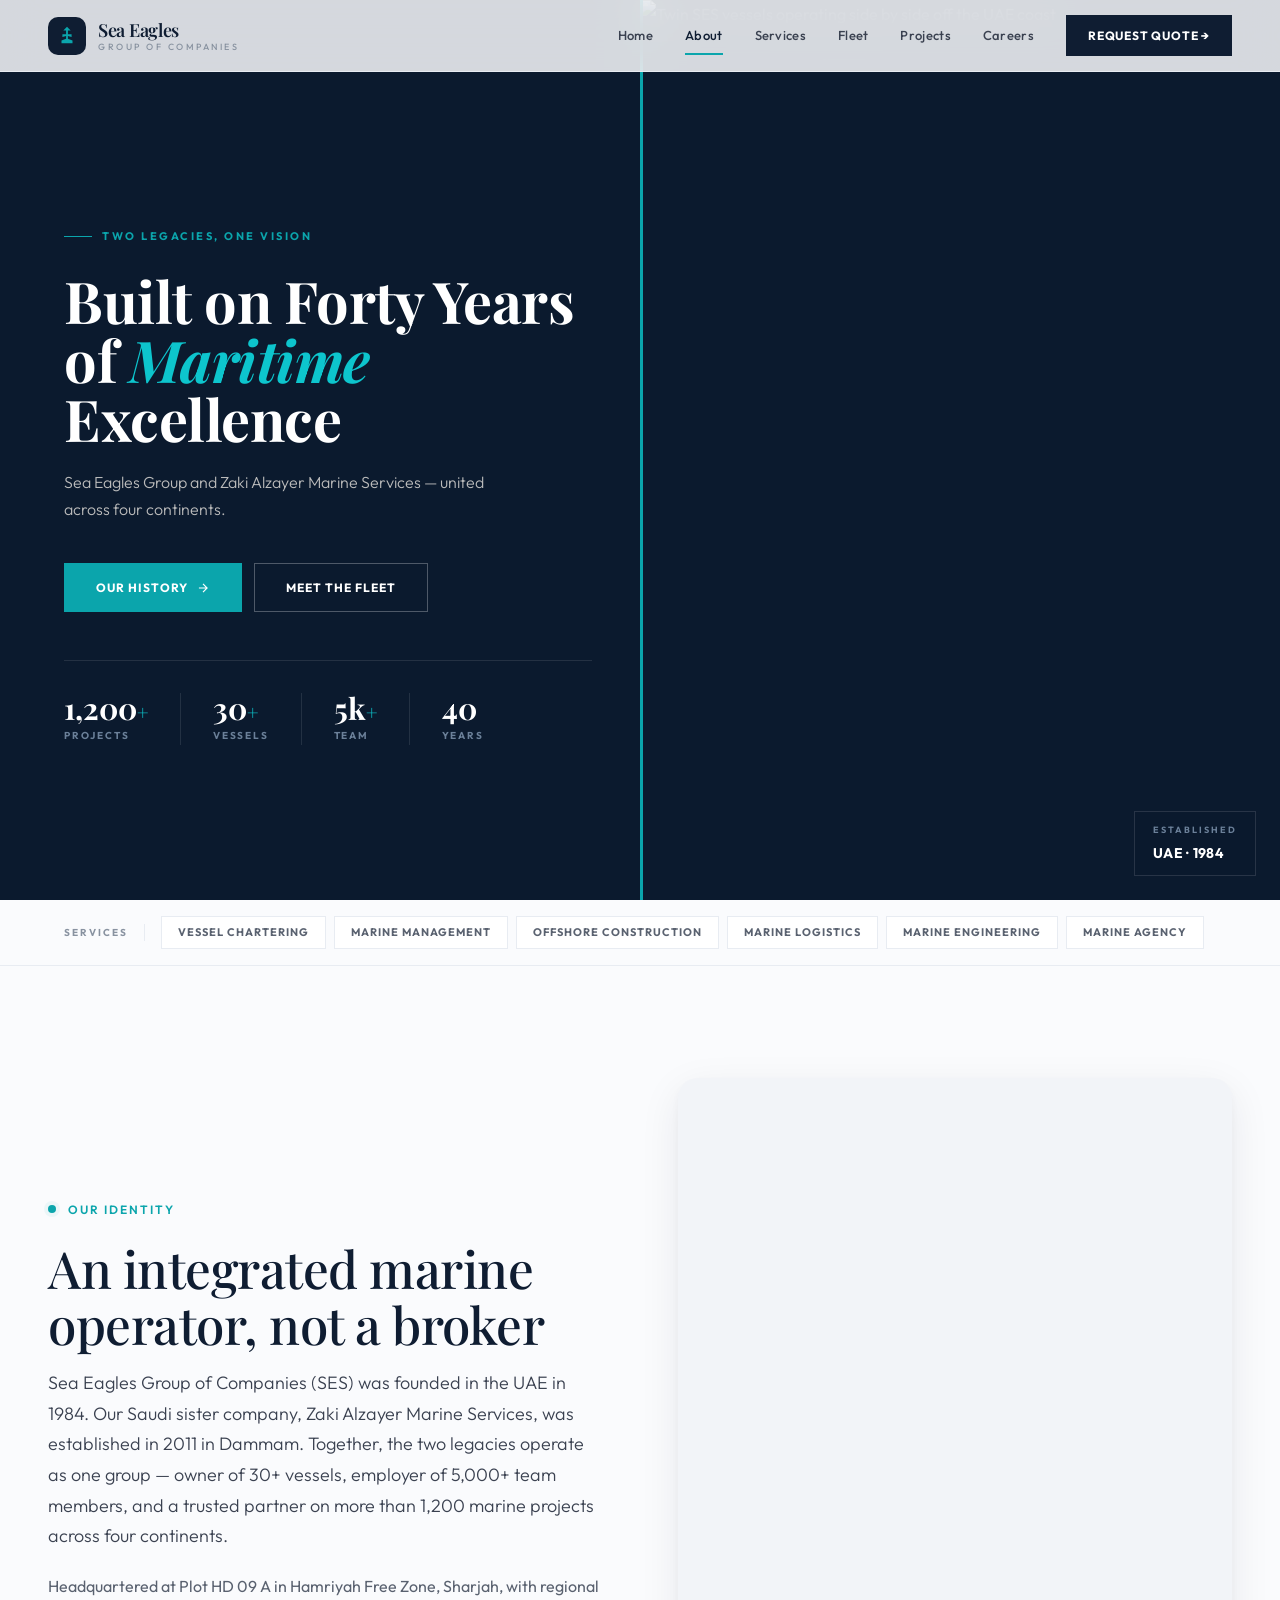
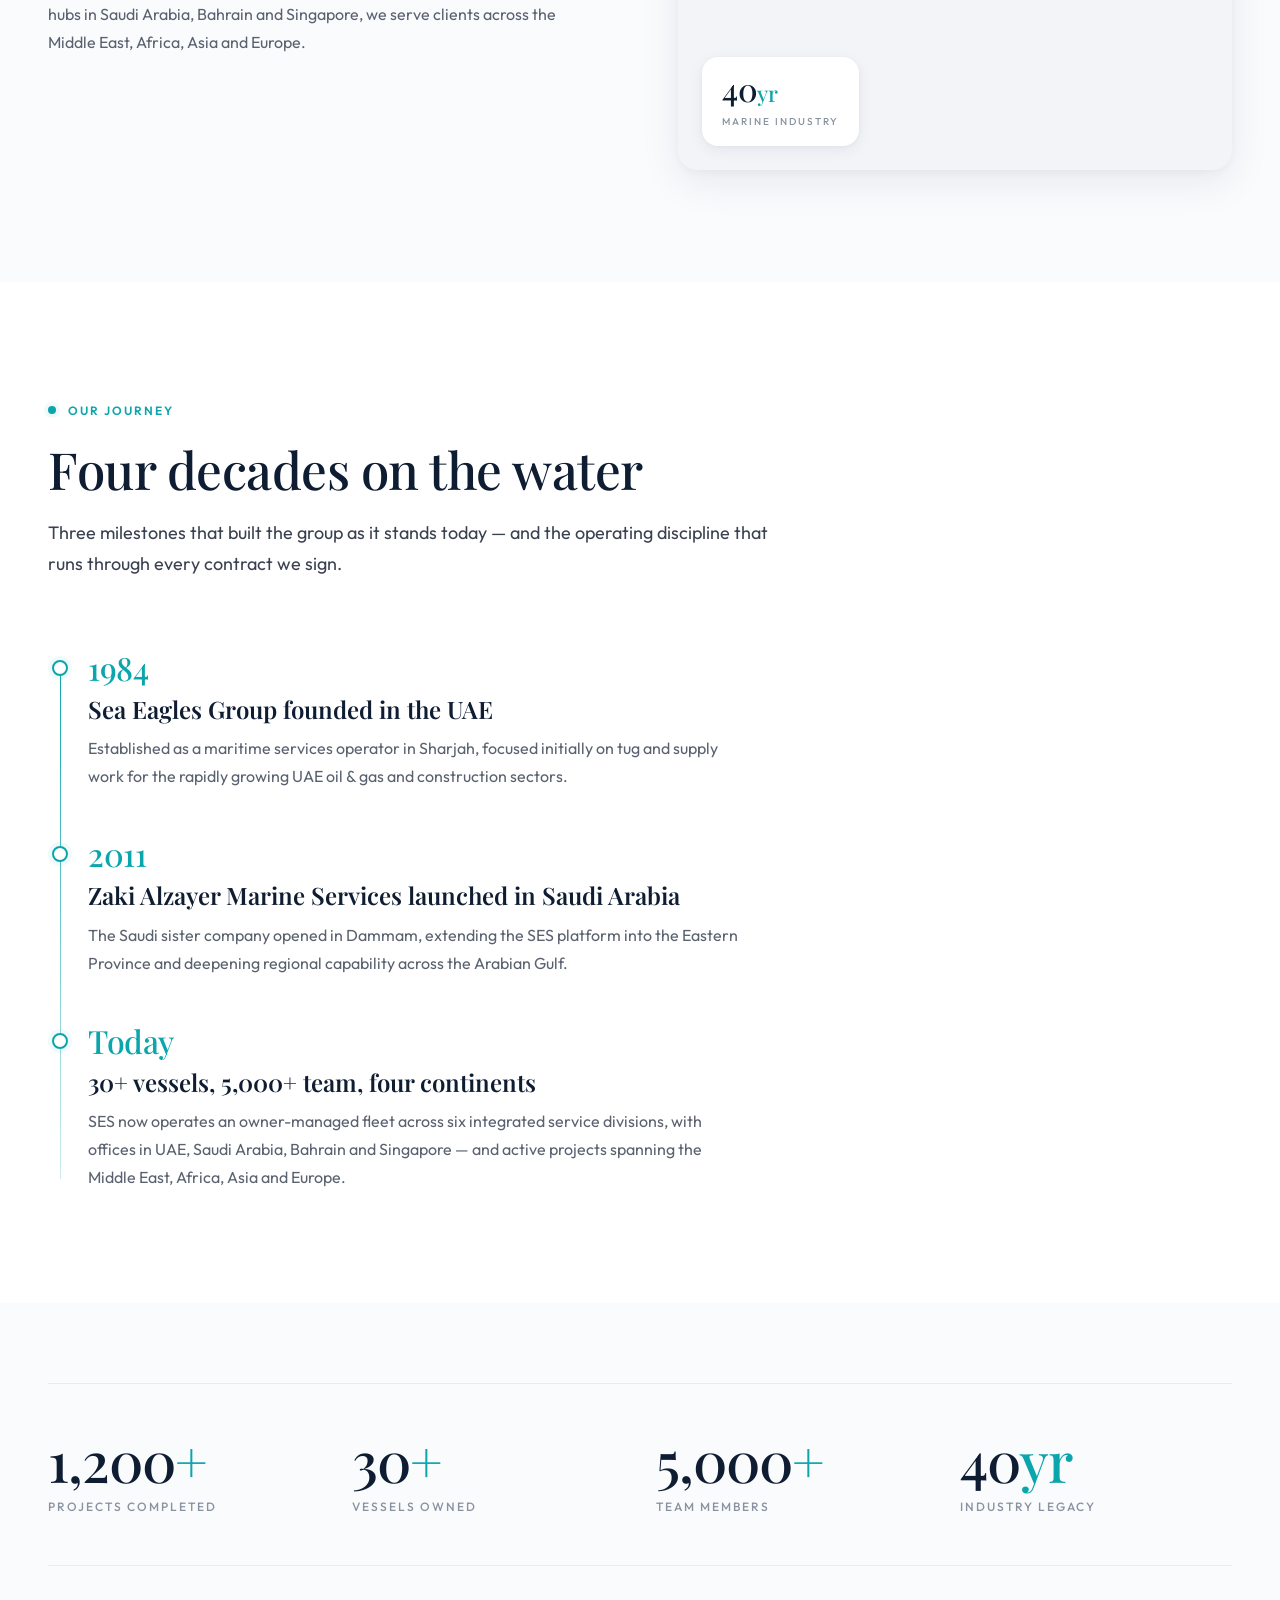
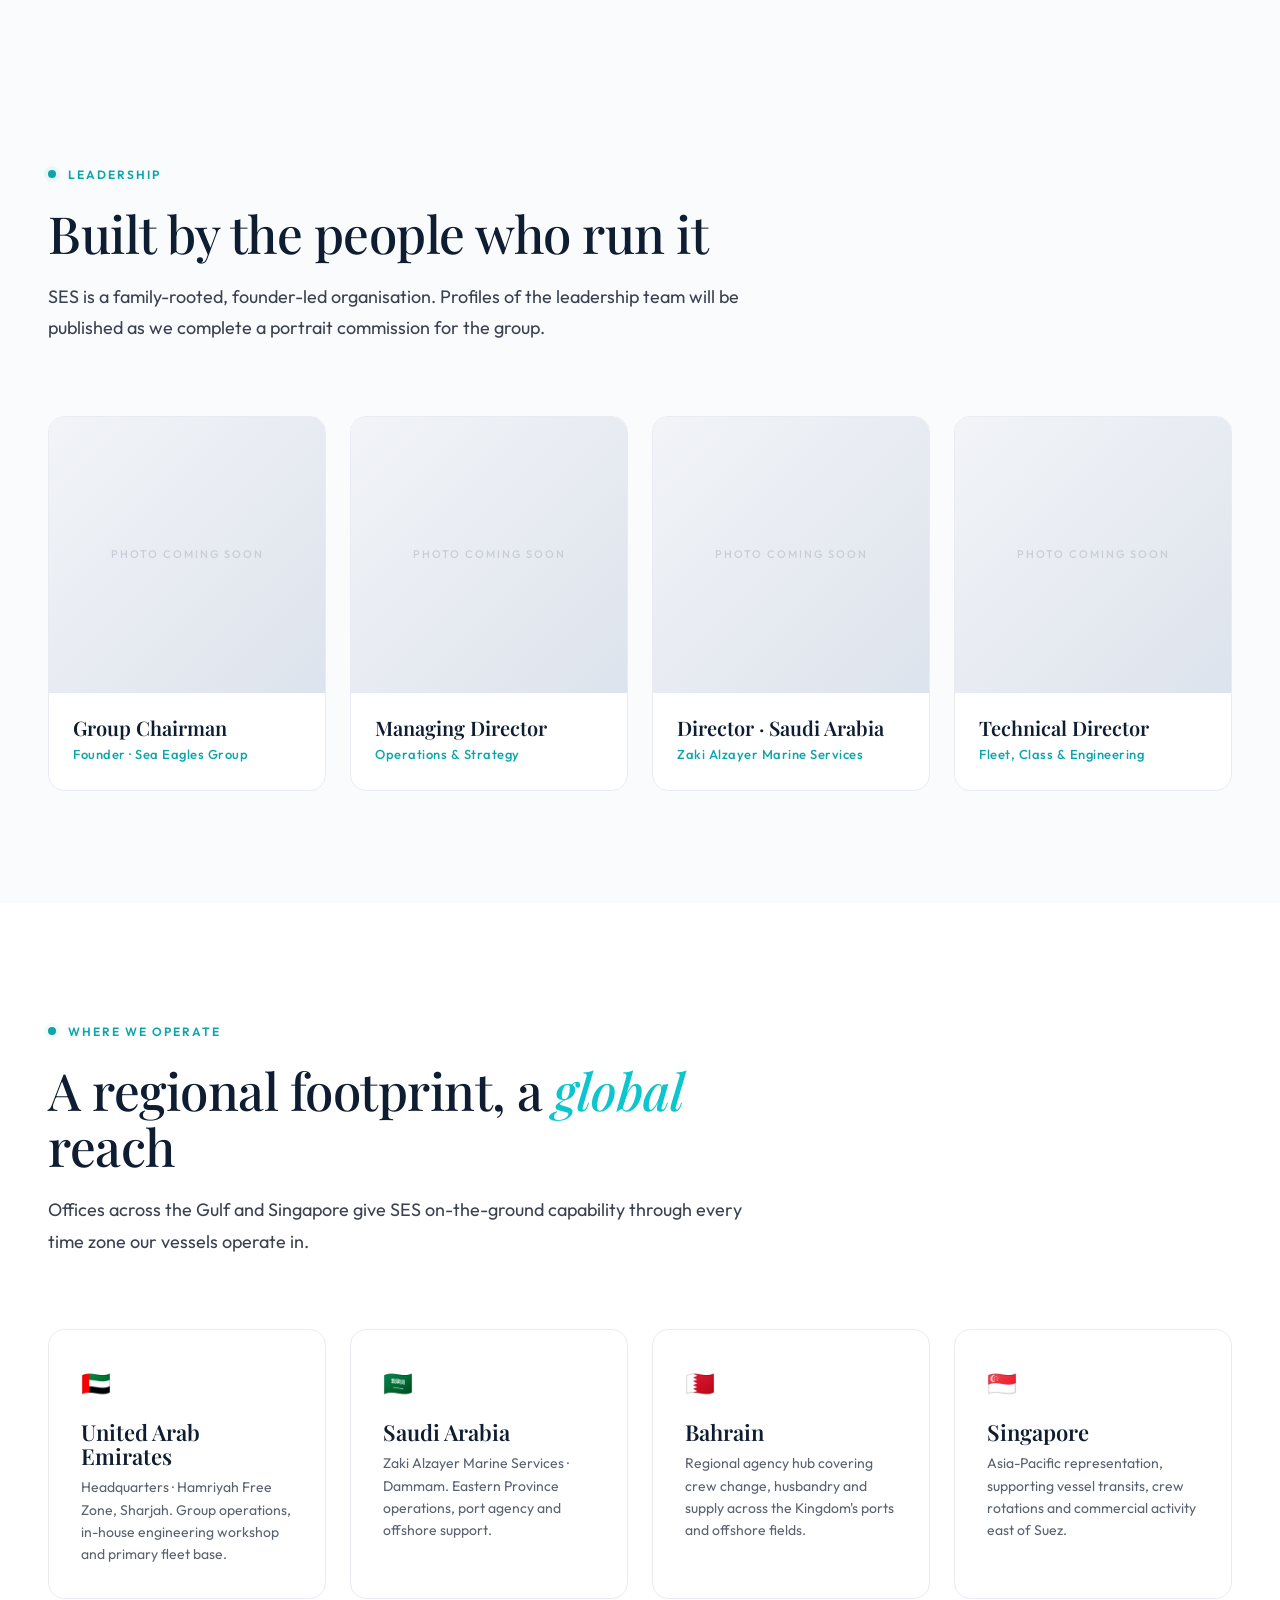
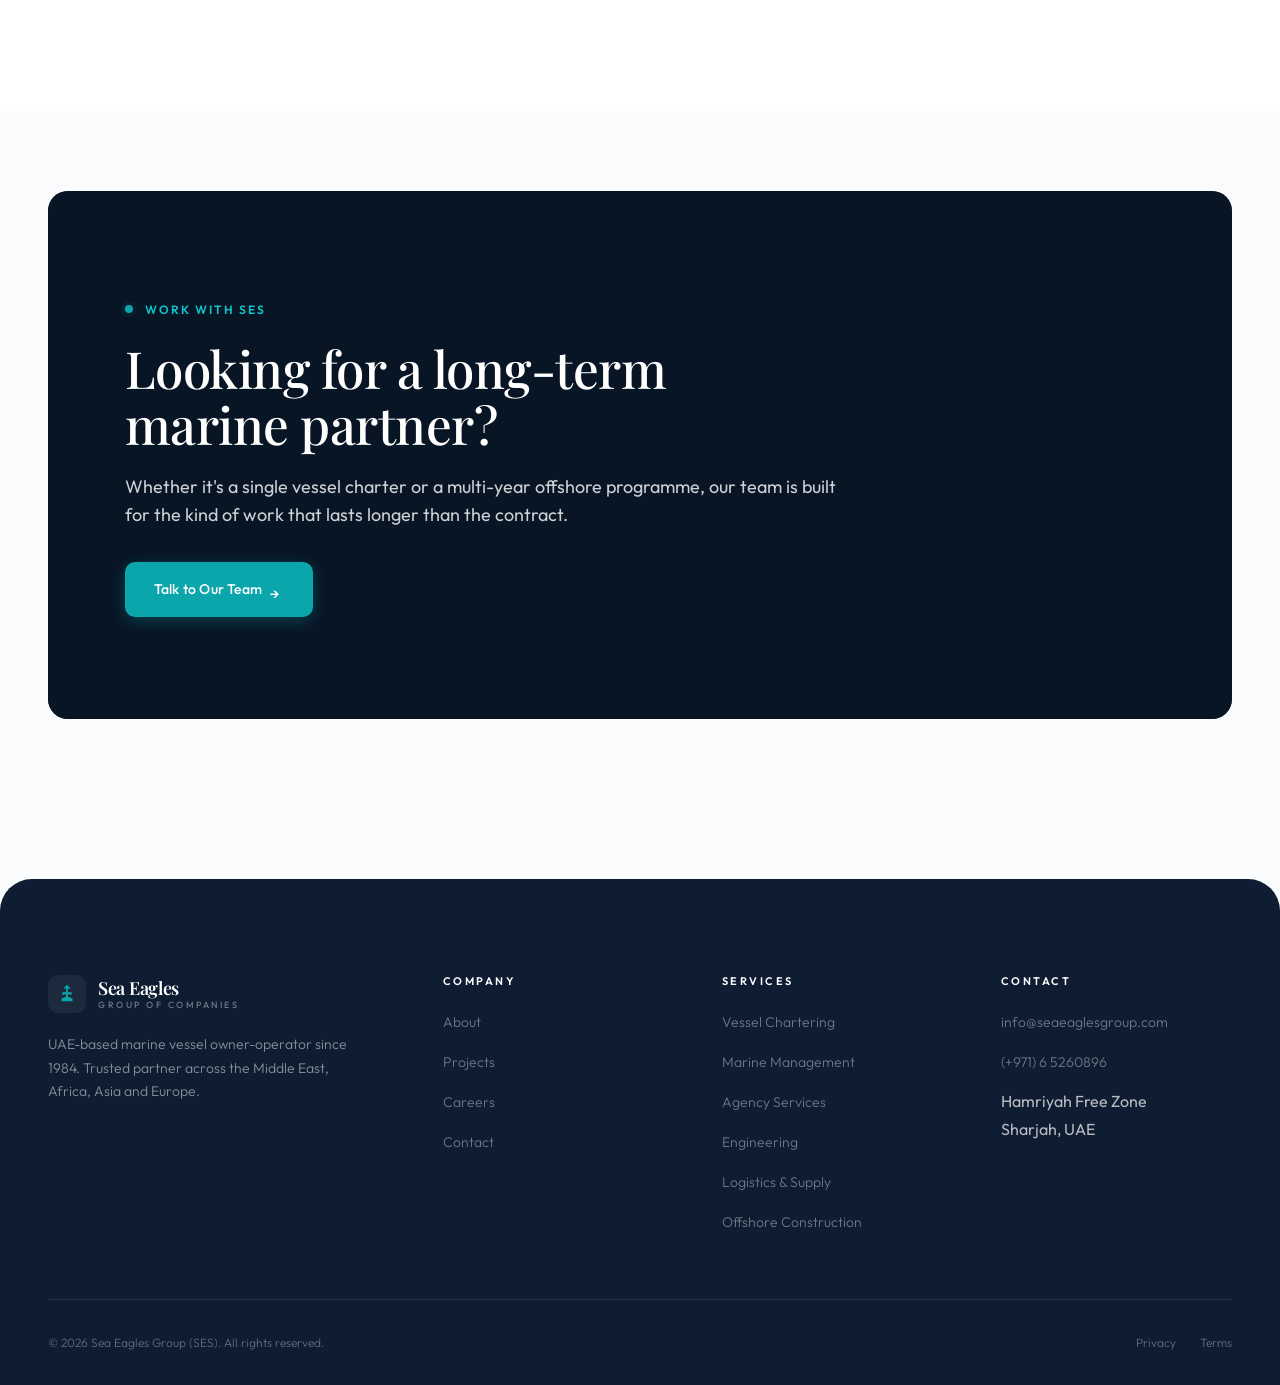
==== commit c5f10649: "Replace gradient heroes with BMW dark-band hero system" ====
--- a/about.html
+++ b/about.html
@@ -55,16 +55,59 @@
 
 <main>
 
-<section class="hero hero-compact">
-  <div class="hero-bg" style="background-image: url('images/DJI_0046.JPG');"></div>
-  <div class="container hero-inner">
-    <div>
-      <span class="hero-eyebrow">Established 1984 · UAE &amp; Saudi Arabia</span>
-      <h1 class="h-display">Two legacies, <span class="italic-accent">one vision</span></h1>
-      <p class="hero-sub">Forty years of marine industry leadership — built on owner-operated discipline, integrated divisions, and deep regional roots.</p>
-    </div>
-  </div>
-</section>
+<section class="hero">
+  <div class="hero-left">
+    <div class="hero-eyebrow">Two Legacies, One Vision</div>
+    <h1>Built on Forty Years of <em>Maritime</em> Excellence</h1>
+    <p class="hero-sub">Sea Eagles Group and Zaki Alzayer Marine Services — united across four continents.</p>
+    <div class="hero-actions">
+      <a href="#history" class="btn-hero-primary">
+        Our History
+        <svg width="14" height="14" fill="none" stroke="currentColor" stroke-width="2" viewBox="0 0 24 24"><path d="M5 12h14M12 5l7 7-7 7"/></svg>
+      </a>
+      <a href="fleet.html" class="btn-hero-ghost">Meet The Fleet</a>
+    </div>
+    <div class="hero-specs">
+      <div class="spec-cell">
+        <div class="spec-val">1,200<em>+</em></div>
+        <div class="spec-label">Projects</div>
+      </div>
+      <div class="spec-cell">
+        <div class="spec-val">30<em>+</em></div>
+        <div class="spec-label">Vessels</div>
+      </div>
+      <div class="spec-cell">
+        <div class="spec-val">5k<em>+</em></div>
+        <div class="spec-label">Team</div>
+      </div>
+      <div class="spec-cell">
+        <div class="spec-val">40</div>
+        <div class="spec-label">Years</div>
+      </div>
+    </div>
+  </div>
+  <div class="hero-right">
+    <div class="hero-photo">
+      <img src="images/DJI_0046.JPG" alt="Twin SES vessels operating side by side off the UAE coast" loading="eager">
+      <div class="vessel-tag">
+        <div class="vessel-tag-label">Established</div>
+        <div class="vessel-tag-name">UAE · 1984</div>
+      </div>
+    </div>
+  </div>
+</section>
+
+<div class="hero-services-strip">
+  <span class="strip-label">Services</span>
+  <div class="strip-pills">
+    <a href="services.html" class="strip-pill">Vessel Chartering</a>
+    <a href="services.html" class="strip-pill">Marine Management</a>
+    <a href="services.html" class="strip-pill">Offshore Construction</a>
+    <a href="services.html" class="strip-pill">Marine Logistics</a>
+    <a href="services.html" class="strip-pill">Marine Engineering</a>
+    <a href="services.html" class="strip-pill">Marine Agency</a>
+  </div>
+</div>
 
 <!-- ============ Identity ============ -->
 <section class="section">
@@ -87,7 +130,7 @@
 </section>
 
 <!-- ============ Timeline ============ -->
-<section class="section" style="background-color: var(--color-white);">
+<section class="section" id="history" style="background-color: var(--color-white); scroll-margin-top: var(--nav-height);">
   <div class="container">
     <div class="section-head reveal">
       <span class="section-label">Our journey</span>
--- a/css/tokens.css
+++ b/css/tokens.css
@@ -27,6 +27,15 @@
   --color-teal-wash:   rgba(11, 165, 172, 0.06);
   --color-teal-wash-strong: rgba(11, 165, 172, 0.10);
   --color-teal-border: rgba(11, 165, 172, 0.20);
+
+  /* Dark band / BMW-system surfaces */
+  --color-surface-dark:     #0B1A2E;
+  --color-surface-dark-mid: #1A2D47;
+  --color-on-dark:          #FFFFFF;
+  --color-on-dark-soft:     #BBBBBB;
+  --color-on-dark-muted:    #6B8099;
+  --color-teal-accent:      #0DC5CD;
+  --color-hairline-dark:    rgba(255, 255, 255, 0.10);
 
   /* Shadows */
   --shadow-sm:    0 1px 3px rgba(15, 29, 50, 0.04), 0 1px 2px rgba(15, 29, 50, 0.02);
--- a/css/components.css
+++ b/css/components.css
@@ -136,10 +136,11 @@
   background-color: var(--color-navy);
   color: var(--color-white);
   font-family: var(--font-body);
-  font-size: 13px;
-  font-weight: 500;
-  letter-spacing: 0.3px;
-  border-radius: var(--radius-md);
+  font-size: 12px;
+  font-weight: 700;
+  letter-spacing: 0.8px;
+  text-transform: uppercase;
+  border-radius: 0;
   transition: background-color 0.3s var(--ease-out), transform 0.3s var(--ease-out);
 }
 
@@ -339,157 +340,297 @@
 }
 
 /* ============================================================
-   Hero
+   Hero — BMW-system dark band, split panel, no gradients
    ============================================================ */
 
 .hero {
+  display: grid;
+  grid-template-columns: 1fr 1fr;
+  min-height: 100vh;
+  background: var(--color-surface-dark);
   position: relative;
-  min-height: 100vh;
-  display: flex;
-  align-items: flex-end;
-  padding: calc(var(--nav-height) + var(--space-12)) 0 var(--space-20);
   overflow: hidden;
 }
 
-.hero-bg {
+.hero-left {
+  display: flex;
+  flex-direction: column;
+  justify-content: center;
+  padding: calc(var(--nav-height) + var(--space-16)) var(--space-12) var(--space-16) var(--space-16);
+  position: relative;
+  z-index: 2;
+}
+
+.hero-eyebrow {
+  display: flex;
+  align-items: center;
+  gap: 10px;
+  font-size: 11px;
+  font-weight: 700;
+  text-transform: uppercase;
+  letter-spacing: 2.5px;
+  color: var(--color-teal);
+  margin-bottom: var(--space-6);
+}
+
+.hero-eyebrow::before {
+  content: '';
+  width: 28px;
+  height: 1px;
+  background: var(--color-teal);
+  flex-shrink: 0;
+}
+
+.hero h1 {
+  font-family: var(--font-display);
+  font-size: clamp(40px, 4.5vw, 62px);
+  font-weight: 700;
+  line-height: 1.03;
+  letter-spacing: -0.5px;
+  color: var(--color-on-dark);
+  margin-bottom: var(--space-5);
+}
+
+.hero h1 em {
+  font-style: italic;
+  color: var(--color-teal-accent);
+}
+
+.hero-sub {
+  font-size: 16px;
+  font-weight: 300;
+  line-height: 1.7;
+  color: var(--color-on-dark-soft);
+  max-width: 420px;
+  margin-bottom: var(--space-10);
+}
+
+.hero-actions {
+  display: flex;
+  align-items: center;
+  gap: var(--space-3);
+  margin-bottom: var(--space-12);
+}
+
+/* BMW-style: 0px radius, uppercase, engineered precision */
+.btn-hero-primary {
+  padding: 14px 32px;
+  background: var(--color-teal);
+  color: var(--color-on-dark);
+  border: none;
+  border-radius: 0;
+  font-family: var(--font-body);
+  font-size: 12px;
+  font-weight: 700;
+  text-transform: uppercase;
+  letter-spacing: 1px;
+  cursor: pointer;
+  text-decoration: none;
+  display: inline-flex;
+  align-items: center;
+  gap: 8px;
+  transition: background 0.2s ease;
+}
+
+.btn-hero-primary:hover {
+  background: var(--color-teal-light);
+}
+
+.btn-hero-ghost {
+  padding: 13px 31px;
+  background: transparent;
+  color: var(--color-on-dark);
+  border: 1px solid rgba(255, 255, 255, 0.28);
+  border-radius: 0;
+  font-family: var(--font-body);
+  font-size: 12px;
+  font-weight: 700;
+  text-transform: uppercase;
+  letter-spacing: 1px;
+  cursor: pointer;
+  text-decoration: none;
+  display: inline-flex;
+  align-items: center;
+  gap: 8px;
+  transition: border-color 0.2s ease, background 0.2s ease;
+}
+
+.btn-hero-ghost:hover {
+  border-color: rgba(255, 255, 255, 0.55);
+  background: rgba(255, 255, 255, 0.05);
+}
+
+/* BMW spec-cell stat pattern */
+.hero-specs {
+  display: flex;
+  gap: 0;
+  padding-top: var(--space-8);
+  border-top: 1px solid var(--color-hairline-dark);
+}
+
+.spec-cell {
+  padding-right: var(--space-8);
+  margin-right: var(--space-8);
+  border-right: 1px solid var(--color-hairline-dark);
+}
+
+.spec-cell:last-child {
+  border-right: none;
+  padding-right: 0;
+  margin-right: 0;
+}
+
+.spec-val {
+  font-family: var(--font-display);
+  font-size: 30px;
+  font-weight: 700;
+  color: var(--color-on-dark);
+  line-height: 1;
+  margin-bottom: 4px;
+}
+
+.spec-val em {
+  font-style: normal;
+  color: var(--color-teal-accent);
+  font-size: 20px;
+}
+
+.spec-label {
+  font-size: 10px;
+  font-weight: 700;
+  text-transform: uppercase;
+  letter-spacing: 1.8px;
+  color: var(--color-on-dark-muted);
+}
+
+/* RIGHT: photo panel — no gradient, just the photo */
+.hero-right {
+  position: relative;
+  overflow: hidden;
+}
+
+.hero-photo {
   position: absolute;
   inset: 0;
-  background-position: center;
-  background-size: cover;
-  background-repeat: no-repeat;
-  z-index: 0;
-}
-
-.hero-bg::after {
+  overflow: hidden;
+}
+
+.hero-photo img {
+  width: 100%;
+  height: 100%;
+  object-fit: cover;
+  object-position: center;
+  display: block;
+}
+
+/* Teal accent divider line — left edge of photo, BMW stripe principle */
+.hero-photo::before {
   content: '';
   position: absolute;
-  inset: 0;
-  background: linear-gradient(
-    180deg,
-    rgba(6, 16, 31, 0.55) 0%,
-    rgba(6, 16, 31, 0.25) 30%,
-    rgba(6, 16, 31, 0.45) 70%,
-    var(--color-ivory) 100%
-  );
-}
-
-.hero-inner {
-  position: relative;
-  z-index: 1;
-  width: 100%;
-  display: grid;
-  gap: var(--space-12);
-}
-
-.hero-eyebrow {
-  display: inline-flex;
+  left: 0;
+  top: 0;
+  bottom: 0;
+  width: 3px;
+  background: var(--color-teal);
+  z-index: 2;
+}
+
+/* Vessel name tag — BMW label-uppercase badge, bottom corner */
+.vessel-tag {
+  position: absolute;
+  bottom: var(--space-6);
+  right: var(--space-6);
+  background: rgba(11, 26, 46, 0.88);
+  border: 1px solid rgba(255, 255, 255, 0.12);
+  backdrop-filter: blur(8px);
+  -webkit-backdrop-filter: blur(8px);
+  padding: 10px 18px;
+  z-index: 3;
+}
+
+.vessel-tag-label {
+  font-size: 9px;
+  font-weight: 700;
+  text-transform: uppercase;
+  letter-spacing: 2px;
+  color: var(--color-on-dark-muted);
+  margin-bottom: 3px;
+}
+
+.vessel-tag-name {
+  font-size: 14px;
+  font-weight: 700;
+  color: var(--color-on-dark);
+  letter-spacing: 0.3px;
+}
+
+/* Service pills strip — snaps page back to ivory immediately below hero */
+.hero-services-strip {
+  background: var(--color-ivory);
+  padding: var(--space-4) var(--space-16);
+  display: flex;
   align-items: center;
-  gap: var(--space-3);
-  font-family: var(--font-body);
+  gap: var(--space-4);
+  border-bottom: 1px solid var(--color-mist);
+  overflow-x: auto;
+}
+
+.strip-label {
+  font-size: 10px;
+  font-weight: 700;
+  text-transform: uppercase;
+  letter-spacing: 2px;
+  color: var(--color-slate);
+  white-space: nowrap;
+  padding-right: var(--space-4);
+  border-right: 1px solid var(--color-mist);
+  flex-shrink: 0;
+}
+
+.strip-pills {
+  display: flex;
+  gap: var(--space-2);
+  flex-wrap: wrap;
+}
+
+.strip-pill {
+  padding: 6px 16px;
+  border: 1px solid var(--color-mist);
+  background: var(--color-white);
   font-size: 11px;
-  font-weight: 500;
-  letter-spacing: 3px;
+  font-weight: 700;
   text-transform: uppercase;
-  color: rgba(255, 255, 255, 0.75);
-  margin-bottom: var(--space-5);
-}
-
-.hero-eyebrow::before {
-  content: '';
-  width: 36px;
-  height: 1px;
-  background-color: var(--color-teal-light);
-}
-
-.hero h1 {
-  color: var(--color-white);
-  max-width: 18ch;
-}
-
-.hero-sub {
-  color: rgba(255, 255, 255, 0.85);
-  font-size: clamp(16px, 1.4vw, 20px);
-  line-height: 1.6;
-  max-width: 55ch;
-  margin-top: var(--space-6);
-  font-weight: 300;
-}
-
-.hero-actions {
-  display: flex;
-  flex-wrap: wrap;
-  gap: var(--space-4);
-  margin-top: var(--space-8);
-}
-
-.hero-stats {
-  position: absolute;
-  right: var(--container-pad);
-  bottom: var(--space-20);
-  display: grid;
-  grid-template-columns: repeat(2, minmax(0, 1fr));
-  gap: var(--space-3);
-  z-index: 1;
-  max-width: 460px;
-}
-
-.hero-stat {
-  background-color: rgba(255, 255, 255, 0.96);
-  backdrop-filter: blur(20px);
-  -webkit-backdrop-filter: blur(20px);
-  border-radius: var(--radius-lg);
-  padding: var(--space-5) var(--space-6);
-  box-shadow: var(--shadow-md);
-  border: 1px solid rgba(255, 255, 255, 0.6);
-}
-
-.hero-stat-num {
-  font-family: var(--font-display);
-  font-size: 36px;
-  font-weight: 500;
-  color: var(--color-navy);
-  line-height: 1;
-  letter-spacing: -0.5px;
-}
-
-.hero-stat-num span {
+  letter-spacing: 1px;
+  color: var(--color-graphite);
+  border-radius: 0;
+  white-space: nowrap;
+  text-decoration: none;
+  transition: border-color 0.2s, color 0.2s;
+}
+
+.strip-pill:hover {
+  border-color: var(--color-teal-border);
   color: var(--color-teal);
 }
 
-.hero-stat-label {
-  display: block;
-  font-family: var(--font-body);
-  font-size: 11px;
-  font-weight: 500;
-  letter-spacing: 1.5px;
-  text-transform: uppercase;
-  color: var(--color-slate);
-  margin-top: var(--space-2);
-}
-
-@media (max-width: 980px) {
-  .hero-stats {
-    position: relative;
-    right: auto;
-    bottom: auto;
-    margin-top: var(--space-10);
-    max-width: 100%;
+@media (max-width: 900px) {
+  .hero {
+    grid-template-columns: 1fr;
+    min-height: auto;
   }
-}
-
-@media (max-width: 540px) {
-  .hero-stats {
-    grid-template-columns: 1fr;
+  .hero-left {
+    padding: calc(var(--nav-height) + var(--space-10)) var(--space-6) var(--space-10);
   }
-}
-
-/* Compact hero variant for inner pages */
-.hero-compact {
-  min-height: 70vh;
-}
-
-.hero-compact h1 {
-  font-size: clamp(40px, 5.5vw, 72px);
+  .hero-right {
+    height: 340px;
+  }
+  .hero-photo::before {
+    left: 0; top: 0; right: 0; bottom: auto;
+    width: auto; height: 3px;
+  }
+  .hero-services-strip {
+    padding: var(--space-4) var(--space-6);
+  }
 }
 
 /* ============================================================
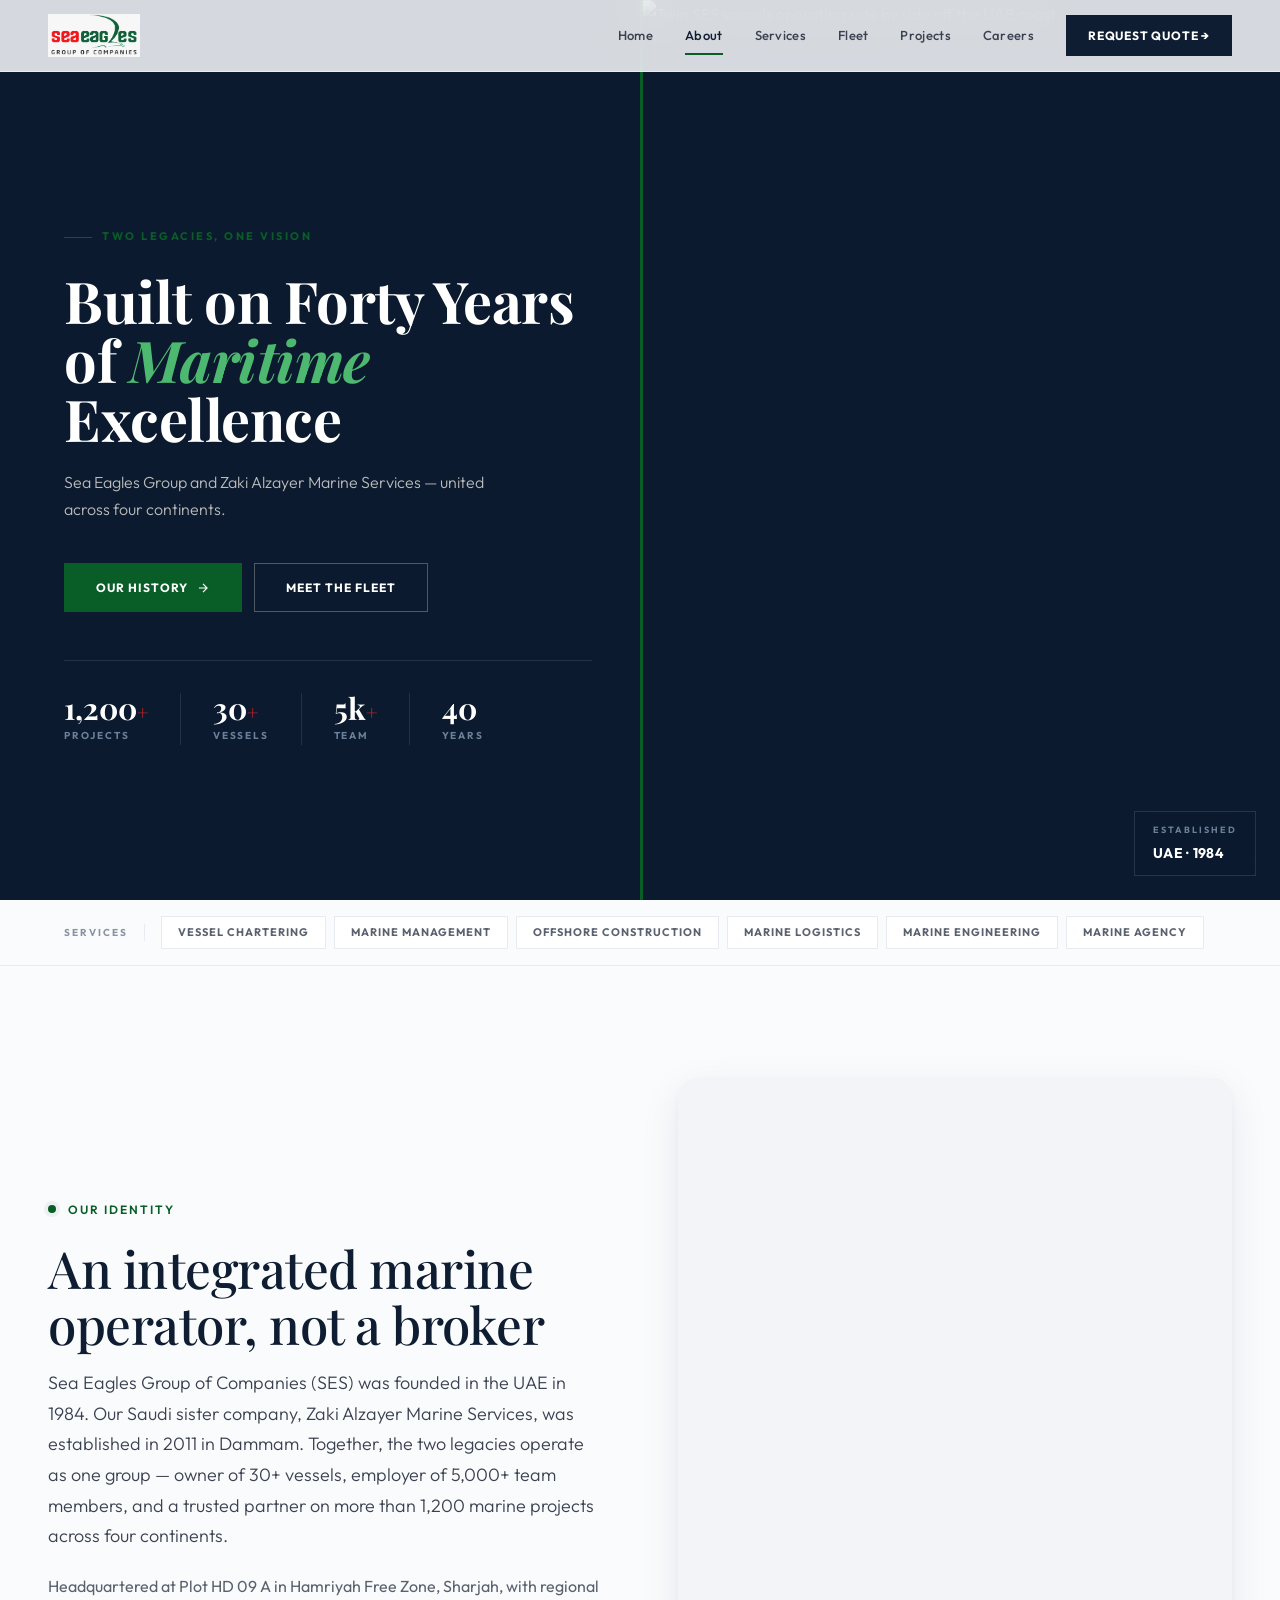
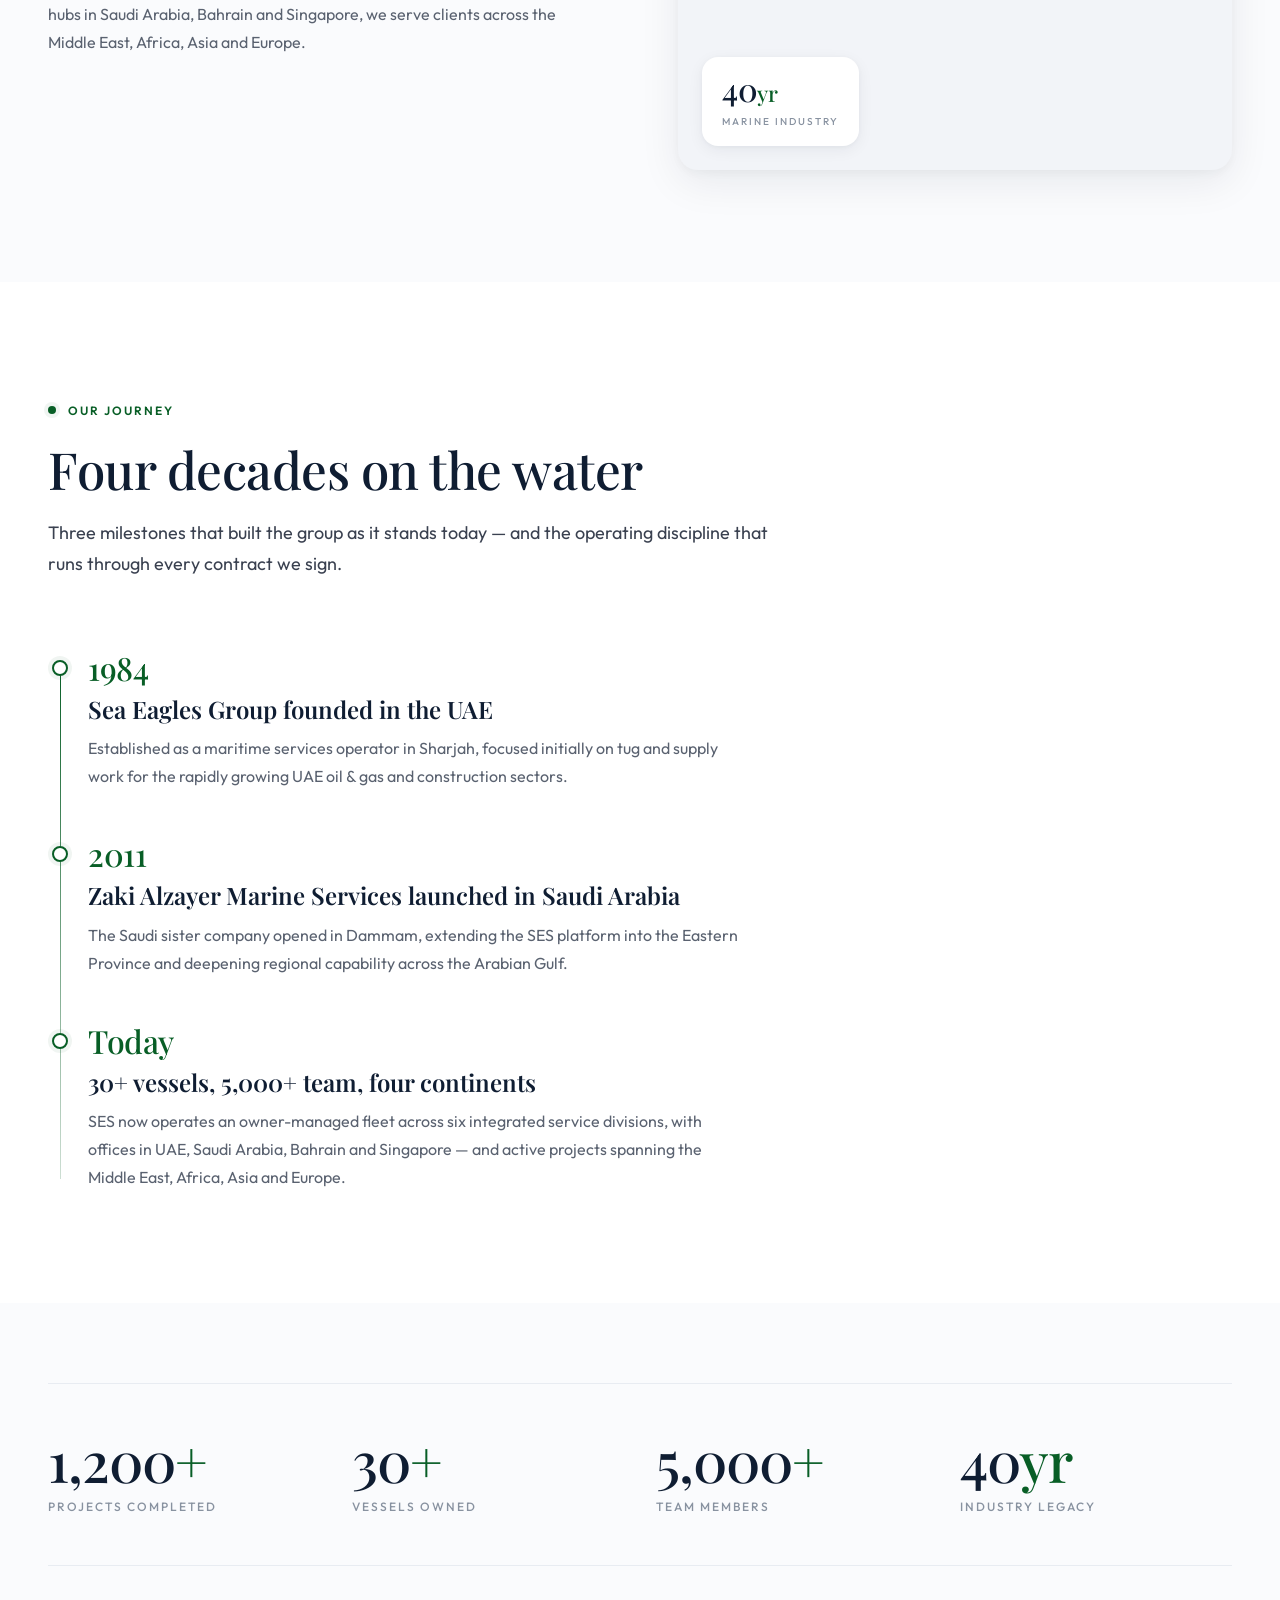
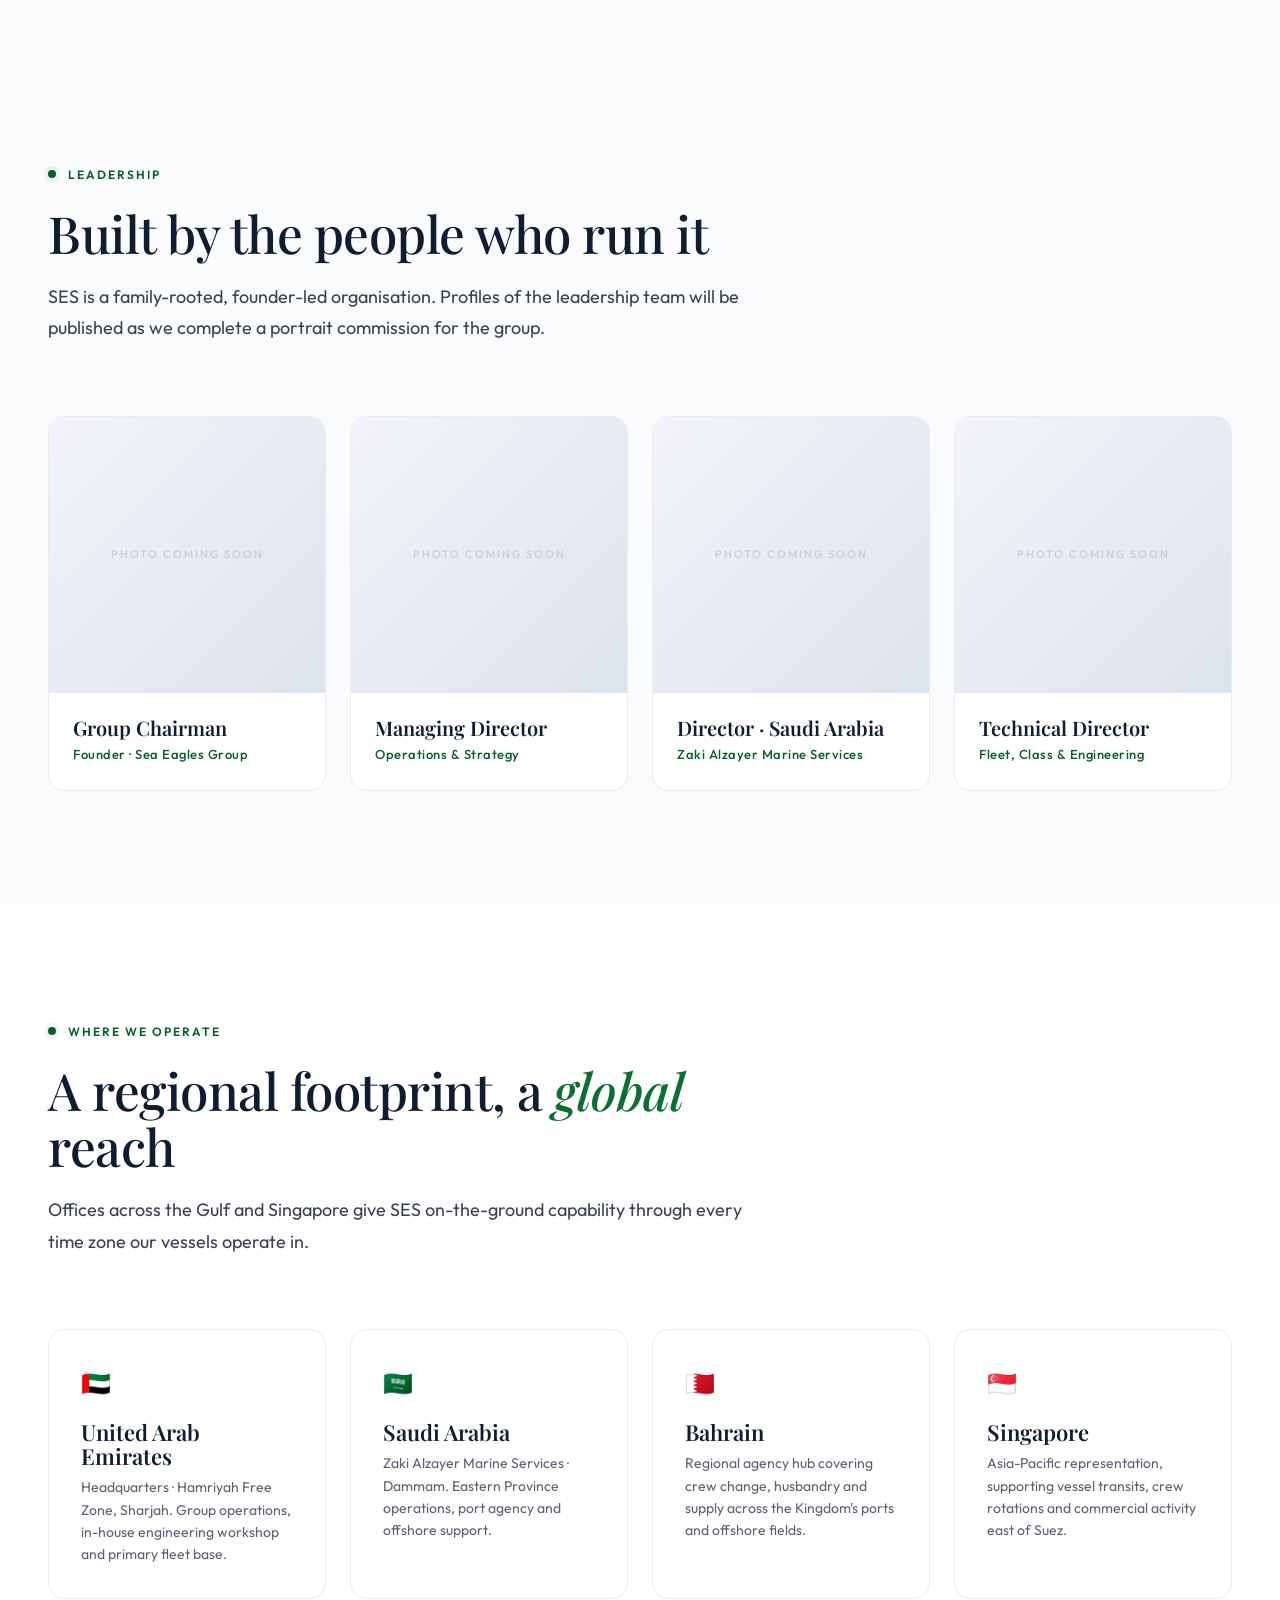
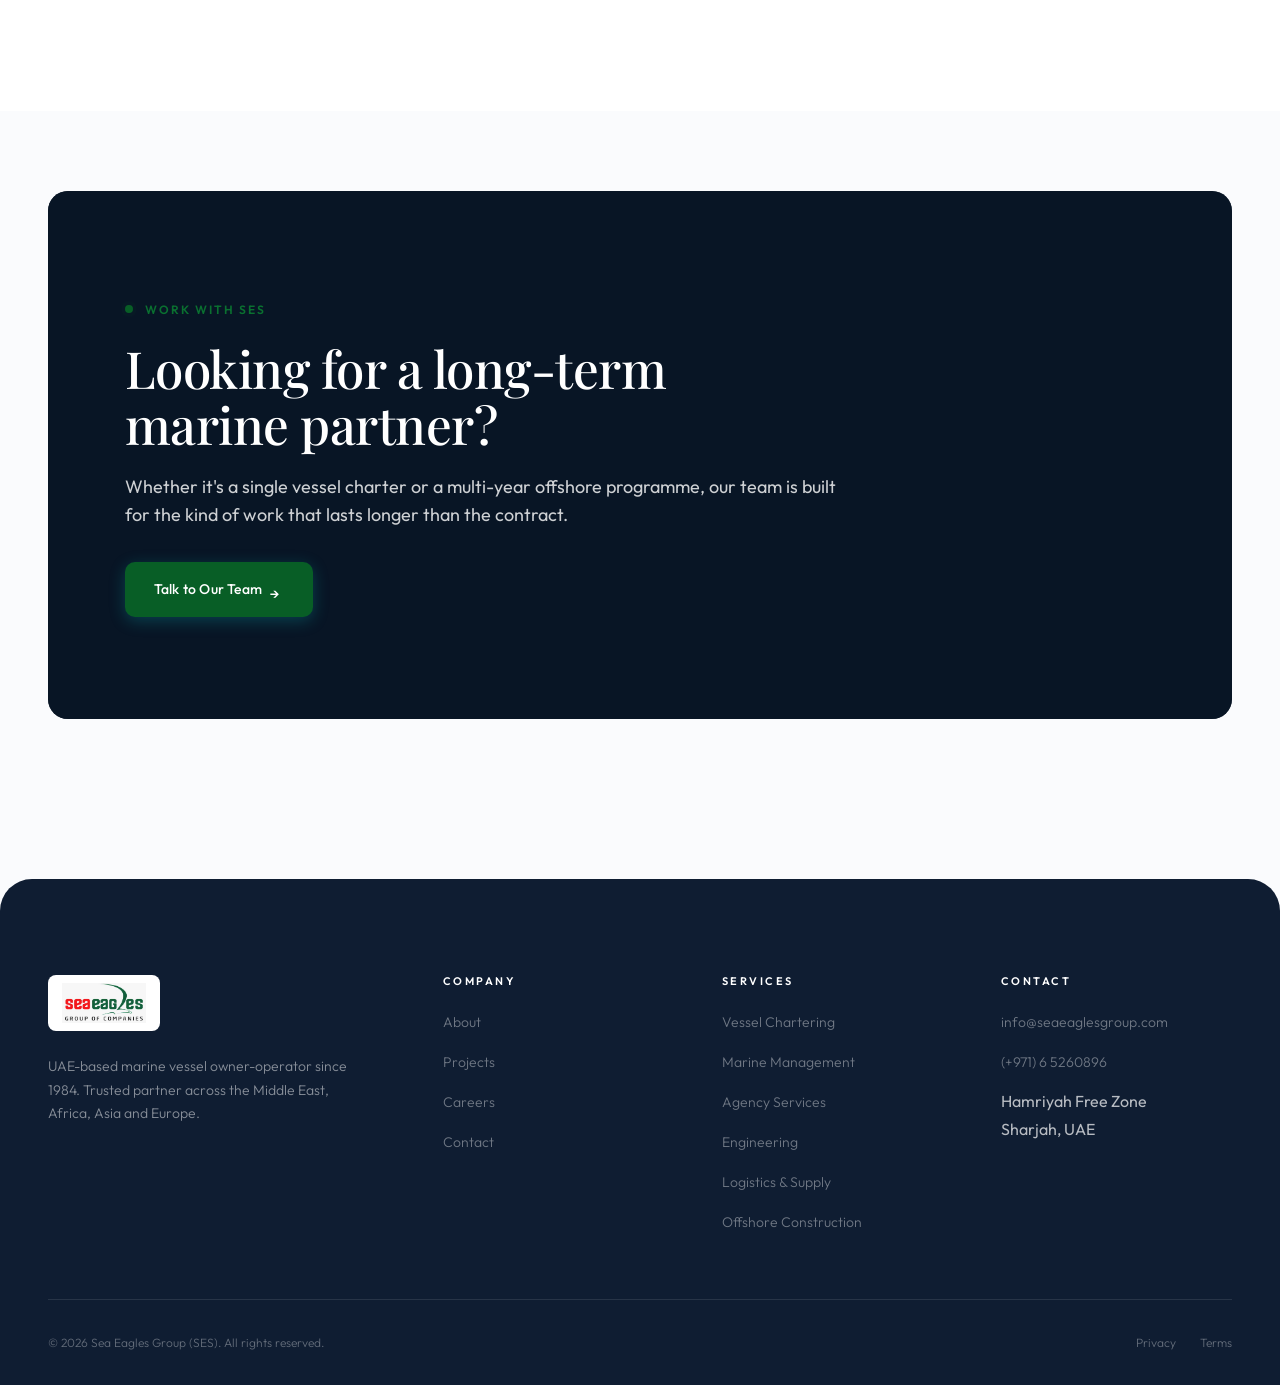
==== commit 365e94e4: "Apply real brand identity: green #085e26, red #cf2625, Sea Eagles logo" ====
--- a/about.html
+++ b/about.html
@@ -30,13 +30,8 @@
 
 <header class="nav" role="banner">
   <div class="container nav-inner">
-    <a class="nav-brand" href="index.html" aria-label="Sea Eagles Group home">
-      <span class="nav-logo-mark" aria-hidden="true">
-        <svg viewBox="0 0 24 24" xmlns="http://www.w3.org/2000/svg"><path d="M12 2 8 6h3v4H7v3l4-1v3l-5 2v3h12v-3l-5-2v-3l4 1V10h-4V6h3z"/></svg>
-      </span>
-      <span class="nav-wordmark">Sea Eagles
-        <span class="nav-wordmark-sub">Group of Companies</span>
-      </span>
+    <a href="index.html" class="nav-logo">
+      <img src="images/logo.jpeg" alt="Sea Eagles Group of Companies" class="nav-logo-img">
     </a>
     <button class="nav-burger" aria-label="Toggle menu" aria-expanded="false" aria-controls="primary-nav">
       <span></span><span></span><span></span>
@@ -274,14 +269,9 @@
   <div class="container">
     <div class="footer-grid">
       <div>
-        <div class="footer-brand-mark">
-          <span class="nav-logo-mark" aria-hidden="true">
-            <svg viewBox="0 0 24 24" xmlns="http://www.w3.org/2000/svg"><path d="M12 2 8 6h3v4H7v3l4-1v3l-5 2v3h12v-3l-5-2v-3l4 1V10h-4V6h3z"/></svg>
-          </span>
-          <span class="nav-wordmark">Sea Eagles
-            <span class="nav-wordmark-sub" style="color: rgba(255,255,255,0.4);">Group of Companies</span>
-          </span>
-        </div>
+        <a href="index.html" class="footer-logo-wrap">
+          <img src="images/logo.jpeg" alt="Sea Eagles Group of Companies" class="footer-logo-img">
+        </a>
         <p class="footer-description">UAE-based marine vessel owner-operator since 1984. Trusted partner across the Middle East, Africa, Asia and Europe.</p>
       </div>
       <div class="footer-col">
--- a/css/tokens.css
+++ b/css/tokens.css
@@ -21,12 +21,22 @@
   --color-navy:      #0F1D32;
   --color-deep-navy: #081525;
 
-  /* Brand Accent */
-  --color-teal:        #0BA5AC;
-  --color-teal-light:  #0DC5CD;
-  --color-teal-wash:   rgba(11, 165, 172, 0.06);
-  --color-teal-wash-strong: rgba(11, 165, 172, 0.10);
-  --color-teal-border: rgba(11, 165, 172, 0.20);
+  /* Brand Identity — primary green & red */
+  --color-brand-green:             #085e26;
+  --color-brand-green-light:       #0a7030;
+  --color-brand-green-wash:        rgba(8, 94, 38, 0.06);
+  --color-brand-green-wash-strong: rgba(8, 94, 38, 0.10);
+  --color-brand-green-border:      rgba(8, 94, 38, 0.20);
+
+  --color-brand-red:               #cf2625;
+  --color-brand-red-wash:          rgba(207, 38, 37, 0.08);
+
+  /* Legacy teal aliases — now resolve to brand green so existing CSS adopts the brand identity without find-replace */
+  --color-teal:             var(--color-brand-green);
+  --color-teal-light:       var(--color-brand-green-light);
+  --color-teal-wash:        var(--color-brand-green-wash);
+  --color-teal-wash-strong: var(--color-brand-green-wash-strong);
+  --color-teal-border:      var(--color-brand-green-border);
 
   /* Dark band / BMW-system surfaces */
   --color-surface-dark:     #0B1A2E;
@@ -34,7 +44,7 @@
   --color-on-dark:          #FFFFFF;
   --color-on-dark-soft:     #BBBBBB;
   --color-on-dark-muted:    #6B8099;
-  --color-teal-accent:      #0DC5CD;
+  --color-teal-accent:      #4db870;
   --color-hairline-dark:    rgba(255, 255, 255, 0.10);
 
   /* Shadows */
--- a/css/components.css
+++ b/css/components.css
@@ -36,55 +36,17 @@
   gap: var(--space-8);
 }
 
-.nav-brand {
-  display: flex;
+.nav-logo {
+  display: inline-flex;
   align-items: center;
-  gap: var(--space-3);
   flex-shrink: 0;
 }
 
-.nav-logo-mark {
-  width: 38px;
-  height: 38px;
-  border-radius: var(--radius-md);
-  background-color: var(--color-navy);
-  display: grid;
-  place-items: center;
-  color: var(--color-teal);
-  font-size: 18px;
-  line-height: 1;
-  transition: background-color 0.3s var(--ease-out), transform 0.3s var(--ease-out);
-}
-
-.nav-logo-mark svg {
-  width: 22px;
-  height: 22px;
-  fill: var(--color-teal);
-}
-
-.nav-brand:hover .nav-logo-mark {
-  background-color: var(--color-deep-navy);
-  transform: rotate(-3deg);
-}
-
-.nav-wordmark {
-  font-family: var(--font-display);
-  font-size: 18px;
-  font-weight: 600;
-  color: var(--color-navy);
-  letter-spacing: -0.3px;
-  line-height: 1;
-}
-
-.nav-wordmark-sub {
+.nav-logo-img {
+  height: 44px;
+  width: auto;
   display: block;
-  font-family: var(--font-body);
-  font-size: 9px;
-  font-weight: 500;
-  letter-spacing: 2.5px;
-  text-transform: uppercase;
-  color: var(--color-slate);
-  margin-top: 3px;
+  object-fit: contain;
 }
 
 .nav-links {
@@ -491,7 +453,7 @@
 
 .spec-val em {
   font-style: normal;
-  color: var(--color-teal-accent);
+  color: var(--color-brand-red);
   font-size: 20px;
 }
 
@@ -763,6 +725,32 @@
   border-radius: var(--radius-pill);
 }
 
+.vessel-available {
+  display: inline-block;
+  padding: 3px 10px;
+  background: var(--color-brand-red);
+  color: #ffffff;
+  font-size: 10px;
+  font-weight: 700;
+  text-transform: uppercase;
+  letter-spacing: 1.2px;
+  border-radius: 0;
+  margin-bottom: 12px;
+}
+
+.vessel-unavailable {
+  display: inline-block;
+  padding: 3px 10px;
+  background: var(--color-pearl);
+  color: var(--color-slate);
+  font-size: 10px;
+  font-weight: 700;
+  text-transform: uppercase;
+  letter-spacing: 1.2px;
+  border-radius: 0;
+  margin-bottom: 12px;
+}
+
 .fleet-card-body {
   padding: var(--space-6) var(--space-6) var(--space-8);
   display: flex;
@@ -983,19 +971,19 @@
   }
 }
 
-.footer-brand-mark {
-  display: flex;
-  align-items: center;
-  gap: var(--space-3);
-  margin-bottom: var(--space-5);
-}
-
-.footer-brand-mark .nav-logo-mark {
-  background-color: rgba(255, 255, 255, 0.06);
-}
-
-.footer-brand-mark .nav-wordmark {
-  color: var(--color-white);
+.footer-logo-wrap {
+  display: inline-block;
+  background: #ffffff;
+  border-radius: 8px;
+  padding: 8px 14px;
+  margin-bottom: var(--space-4);
+}
+
+.footer-logo-img {
+  height: 40px;
+  width: auto;
+  display: block;
+  object-fit: contain;
 }
 
 .footer-description {
@@ -1914,3 +1902,111 @@
   font-weight: 500;
   letter-spacing: 0.5px;
 }
+
+/* ============================================================
+   D3 / TopoJSON world map (projects page)
+   ============================================================ */
+
+.world-map {
+  background: var(--color-surface-dark);
+  border-radius: var(--radius-lg);
+  padding: var(--space-10) var(--space-8) var(--space-8);
+  margin: var(--space-12) 0;
+}
+
+.map-header {
+  display: flex;
+  justify-content: space-between;
+  align-items: flex-end;
+  margin-bottom: var(--space-6);
+}
+
+.map-title {
+  font-family: var(--font-display);
+  font-size: 22px;
+  font-weight: 600;
+  color: var(--color-on-dark);
+  margin-top: var(--space-2);
+}
+
+.map-legend {
+  display: flex;
+  align-items: center;
+  gap: var(--space-5);
+}
+
+.legend-item {
+  display: flex;
+  align-items: center;
+  gap: 6px;
+  font-size: 11px;
+  font-weight: 500;
+  text-transform: uppercase;
+  letter-spacing: 1px;
+  color: var(--color-on-dark-muted);
+}
+
+.legend-dot {
+  width: 8px;
+  height: 8px;
+  border-radius: 50%;
+  flex-shrink: 0;
+}
+
+.legend-hub { background: var(--color-brand-green); }
+.legend-ops {
+  background: rgba(8, 94, 38, 0.3);
+  border: 1.5px solid var(--color-brand-green);
+}
+
+.map-canvas-wrap {
+  width: 100%;
+  border-radius: 6px;
+  overflow: hidden;
+  border: 1px solid rgba(255,255,255,0.06);
+}
+
+#world-map {
+  display: block;
+  width: 100%;
+}
+
+.map-regions {
+  display: grid;
+  grid-template-columns: repeat(4, 1fr);
+  gap: var(--space-3);
+  margin-top: var(--space-5);
+}
+
+.map-region {
+  padding: 12px 14px;
+  background: rgba(255, 255, 255, 0.03);
+  border: 1px solid rgba(255, 255, 255, 0.06);
+  border-radius: 6px;
+}
+
+.map-region-label {
+  font-size: 10px;
+  font-weight: 700;
+  text-transform: uppercase;
+  letter-spacing: 1.5px;
+  color: var(--color-teal);
+  margin-bottom: 4px;
+}
+
+.map-region-name {
+  font-size: 13px;
+  color: var(--color-on-dark);
+  font-weight: 500;
+}
+
+.map-region-sub {
+  font-size: 11px;
+  color: var(--color-on-dark-muted);
+  margin-top: 2px;
+}
+
+@media (max-width: 768px) {
+  .map-regions { grid-template-columns: 1fr 1fr; }
+  .map-header { flex-direction: column; align-items: flex-start; gap: 12px; }
+}
